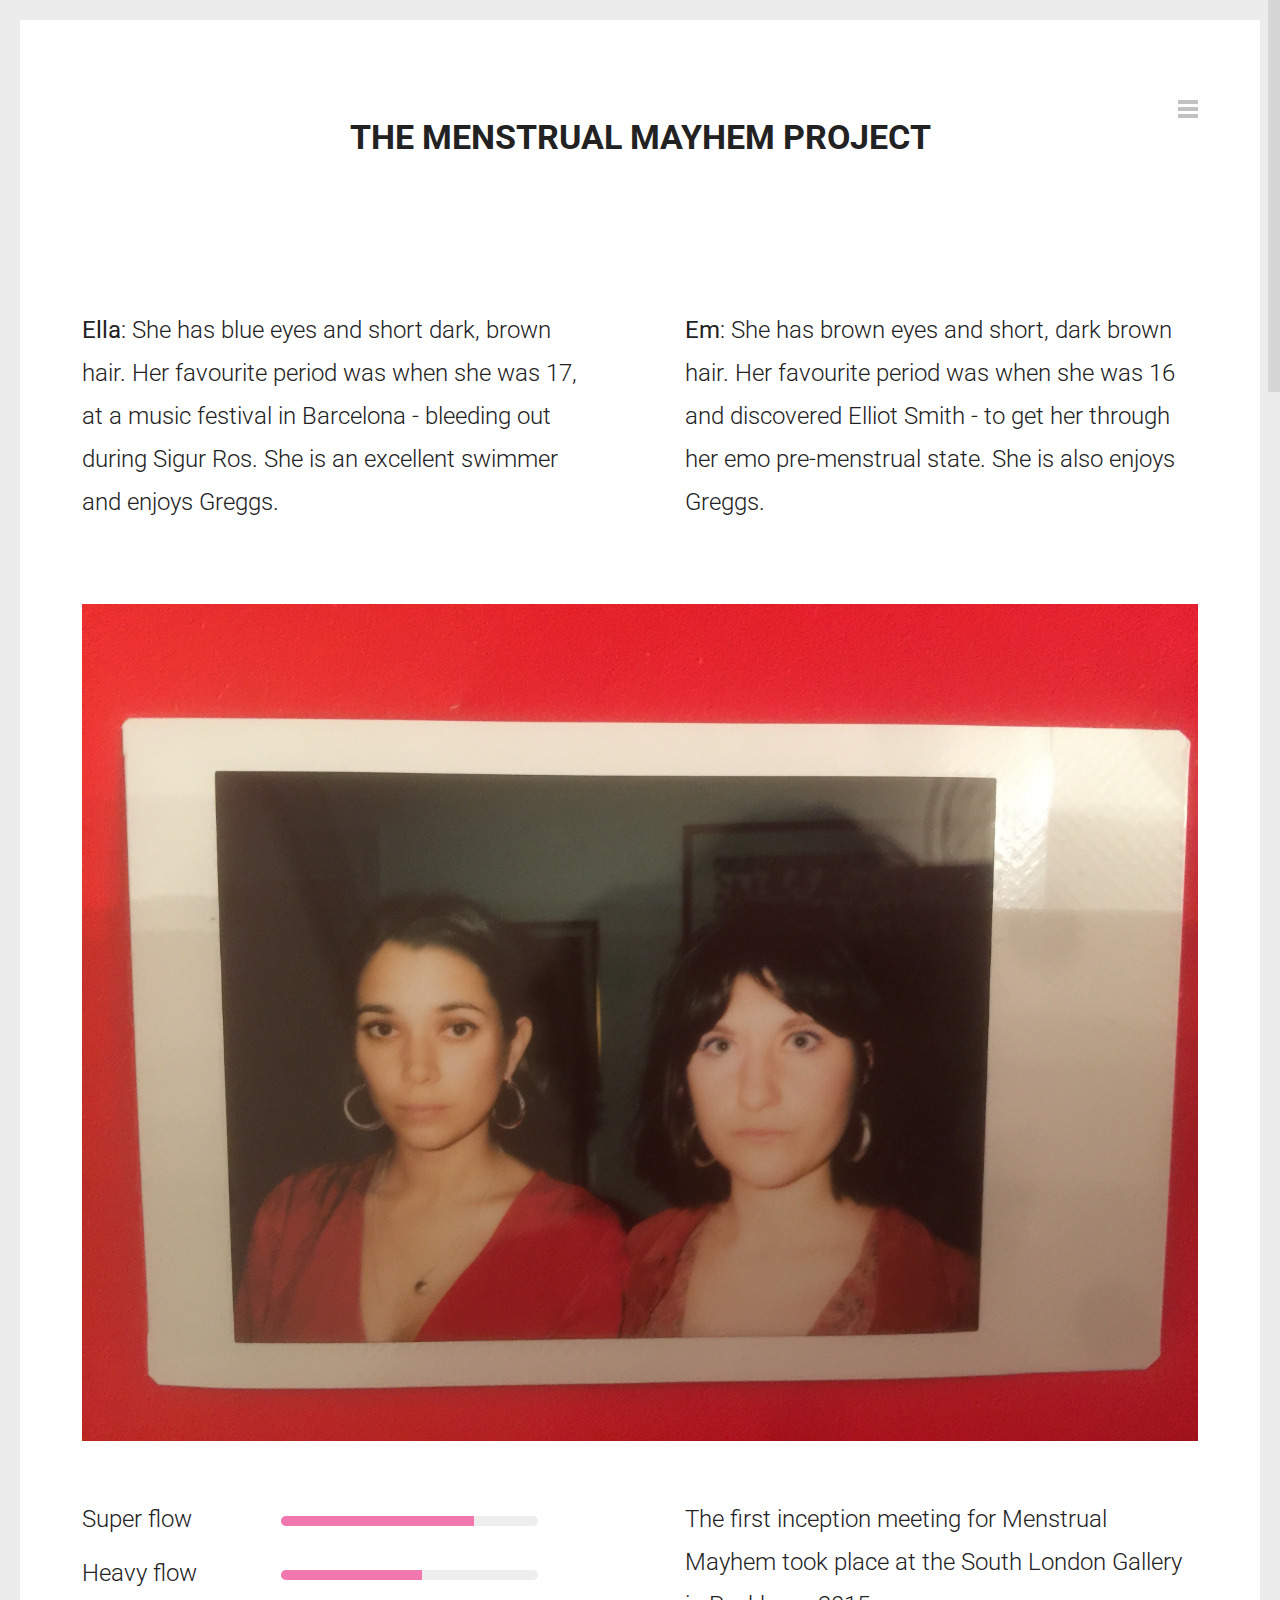
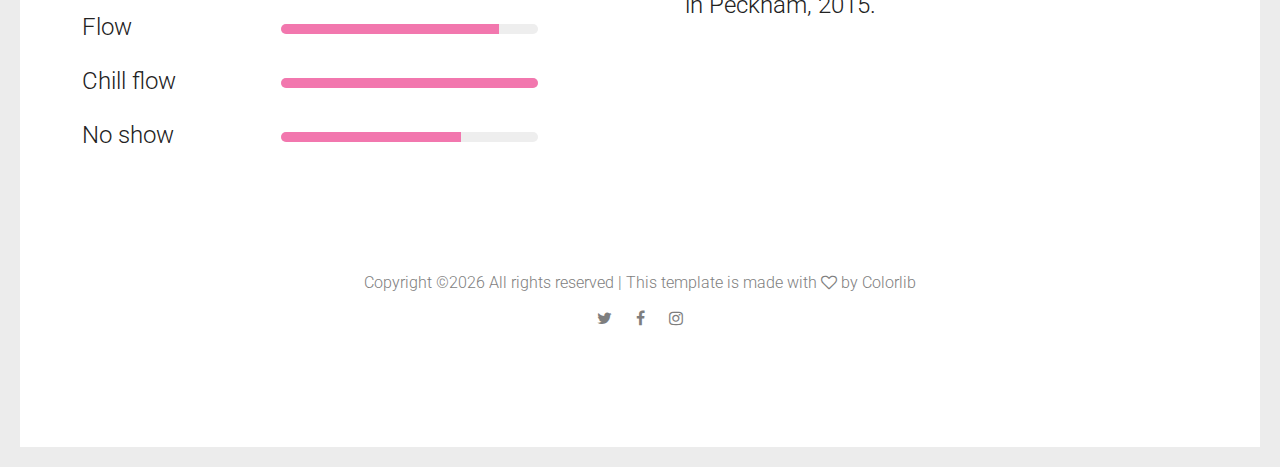
==== about.html @ 922fd715 "Copying code over" ====
<!DOCTYPE HTML>
<html lang="en-US">
    <head>
        <title>Reopen - Html Responsive Template</title>
        <meta http-equiv="Content-Type" content="text/html; charset=UTF-8">
        <meta name="description" content="Template by Dry Themes" />
        <meta name="keywords" content="HTML, CSS, JavaScript, PHP" />
        <meta name="author" content="DryThemes" />
        <meta name="viewport" content="width=device-width, initial-scale=1, maximum-scale=1">

        <link rel="shortcut icon" href="images/favicon.png" />
        <link href='http://fonts.googleapis.com/css?family=Roboto:300,400,400i,700,700i,900%7CMontserrat:400,700%7CPT+Serif' rel='stylesheet' type='text/css'>
        <link rel="stylesheet" type="text/css"  href='css/clear.css' />
        <link rel="stylesheet" type="text/css"  href='css/common.css' />
        <link rel="stylesheet" type="text/css"  href='css/font-awesome.min.css' />
        <link rel="stylesheet" type="text/css"  href='css/carouFredSel.css' />
        <link rel="stylesheet" type="text/css"  href='css/prettyPhoto.css' />
        <link rel="stylesheet" type="text/css"  href='css/sm-clean.css' />
        <link rel="stylesheet" type="text/css"  href='style.css' />

        <!--[if lt IE 9]>
                <script src="js/html5shiv.js"></script>
                <script src="js/respond.min.js"></script>
        <![endif]-->

    </head>
    <body class="page">

        <table class="doc-loader">
            <tbody>
                <tr>
                    <td>

                    </td>
                </tr>
            </tbody>
        </table>



        <div class="menu-wraper center-relative">
            <div class="menu-logo center-text">
                <a href="index.html">
                    < />
                </a>
            </div>
            <nav id="header-main-menu" class="big-menu">
                <ul class="main-menu sm sm-clean">
                    <li>
                        <a href="index.html">Home</a>
                    </li>
                    <li>
                        <a href="about.html">About</a>
                    </li>
                    <li>
                        <a href="story.html">Story</a>
                    </li>
                    <li>
                        <a href="contact.html">Contact</a>
                        <ul class="sub-menu">
                            <li>
                                <a href="contact-map.html">Contact + Map</a>
                            </li>
                        </ul>
                    </li>
                </ul>
            </nav>
            <div class="clear"></div>
        </div>

                <div class="body-wrapper">
                    <div class="header-holder center-relative relative">
                        <div class="header-logo center-text">
                            <a href="index.html">
                               <h2>THE MENSTRUAL MAYHEM PROJECT</h2>
                            </a>
                        </div>
                <div class="toggle-holder absolute">
                    <div id="toggle">
                        <div class="first-menu-line"></div>
                        <div class="second-menu-line"></div>
                        <div class="third-menu-line"></div>
                    </div>
                </div>
                <div class="clear"></div>
            </div>


            <div id="content" class="site-content">
                <div class="block content-1170 center-relative">
                    <h1 class="entry-title">
                    </h1>
                </div>

                <article>
                    <div class="content-1170 center-relative">
                        <div class="one_half">
                            <b>Ella</b>: She has blue eyes and short dark, brown hair. Her favourite period was when she was 17, at a music festival in Barcelona - bleeding out during Sigur Ros. She is an excellent swimmer and enjoys Greggs.
                        </div>
                        <div class="one_half last">
                            <b>Em</b>: She has brown eyes and short, dark brown hair. Her favourite period was when she was 16 and discovered Elliot Smith - to get her through her emo pre-menstrual state. She is also enjoys Greggs.
                        </div>
                        <div class="clear"></div>
                        <br>
                        <p>
                            <img src="demo-images/MMCLOSEUP.jpg" alt="" />
                        </p>
                        <p>&nbsp;</p>
                        <div class="one_half col-570">
                            <div class="progress_bar ">
                                <div class="progress_bar_title">Super flow</div>
                                <div class="progress_bar_field_holder">
                                    <div class="progress_bar_field_perecent" style="width:75%;"></div>
                                </div>
                            </div>
                            <div class="progress_bar ">
                                <div class="progress_bar_title">Heavy flow</div>
                                <div class="progress_bar_field_holder">
                                    <div class="progress_bar_field_perecent" style="width:55%;"></div>
                                </div>
                            </div>
                            <div class="progress_bar ">
                                <div class="progress_bar_title">Flow</div>
                                <div class="progress_bar_field_holder">
                                    <div class="progress_bar_field_perecent" style="width:85%;"></div>
                                </div>
                            </div>
                            <div class="progress_bar ">
                                <div class="progress_bar_title">Chill flow</div>
                                <div class="progress_bar_field_holder">
                                    <div class="progress_bar_field_perecent" style="width:100%;"></div>
                                </div>
                            </div>
                            <div class="progress_bar ">
                                <div class="progress_bar_title">No show</div>
                                <div class="progress_bar_field_holder">
                                    <div class="progress_bar_field_perecent" style="width:70%;"></div>
                                </div>
                            </div>
                        </div>
                        <div class="one_half last">
                            The first inception meeting for Menstrual Mayhem took place at the South London Gallery in Peckham, 2015.
                        </div>
                        <div class="clear"></div>
                    </div>
                </article>
            </div>


            <!--Footer-->

            <footer class="footer">
                <div class="content-970 center-relative">
                    <ul>
                        <li class="copyright-footer">
                            <!-- Link back to Colorlib can't be removed. Template is licensed under CC BY 3.0. -->
Copyright &copy;<script>document.write(new Date().getFullYear());</script> All rights reserved | This template is made with <i class="fa fa-heart-o" aria-hidden="true"></i> by <a href="https://colorlib.com" target="_blank">Colorlib</a>
<!-- Link back to Colorlib can't be removed. Template is licensed under CC BY 3.0. -->
                        </li>
                        <li class="social-footer">
                            <a href="#">
                                <span class="fa fa-twitter"></span>
                            </a>
                            <a href="#">
                                <span class="fa fa-facebook"></span>
                            </a>
                            <a href="https://www.instagram.com/menstrualmayhem/?hl=en">
                                <span class="fa fa-instagram"></span>
                            </a>
                        </li>
                    </ul>
                </div>
            </footer>

            <!-- End .body-border -->
        </div>


        <!--Load JavaScript-->
        <script src="js/jquery.js"></script>
        <script src='js/jquery.fitvids.js'></script>
        <script src='js/jquery.smartmenus.min.js'></script>
        <script src='js/isotope.pkgd.js'></script>
        <script src='js/imagesloaded.pkgd.js'></script>
        <script src='js/isotope.pkgd.js'></script>
        <script src='js/jquery.carouFredSel-6.0.0-packed.js'></script>
        <script src='js/jquery.mousewheel.min.js'></script>
        <script src='js/jquery.touchSwipe.min.js'></script>
        <script src='js/jquery.easing.1.3.js'></script>
        <script src='js/imagesloaded.pkgd.js'></script>
        <script src='js/jquery.prettyPhoto.js'></script>
        <script src='js/jquery.nicescroll.min.js'></script>
        <script src='js/main.js'></script>
    </body>
</html>
---- css/clear.css ----
html, body, div, span, object, iframe,
h1, h2, h3, h4, h5, h6, p, blockquote, pre,
abbr, address, cite, code,
del, dfn, em, img, ins, kbd, q, samp,
small, strong, sub, sup, var,
b, i, ol, ul, li,
fieldset, form, label, legend,
table, caption, tbody, tfoot, thead, tr, th, td,
article, aside, canvas, details, figcaption, figure, 
footer, header, hgroup, menu, nav, section, summary,
time, mark, audio, video {
    margin:0;
    padding:0;
    border:0;
    outline: none;
    font-size:100%;
    vertical-align:baseline;
    background:transparent;
}

body {
    line-height:1;
}

article,aside,details,figcaption,figure,
footer,header,hgroup,menu,nav,section { 
    display:block;
}

nav ul,ul,ol {
    list-style:none;
}

blockquote, q {
    quotes:none;
}

blockquote:before, blockquote:after,
q:before, q:after {
    content:'';
    content:none;
}

a {
    margin:0;
    padding:0;
    font-size:100%;
	outline: none;
    vertical-align:baseline;
    background:transparent;
}

ins {
    background-color:#ff9;
    color:#000;
    text-decoration:none;
}

mark {
    background-color:#ff9;
    color:#000; 
    font-style:italic;
    font-weight:bold;
}

del {
    text-decoration: line-through;
}

abbr[title], dfn[title] {
    border-bottom:1px dotted;
    cursor:help;
}

table {
    border-collapse:collapse;
    border-spacing:0;
}

hr {
    display:block;
    height:1px;
    border:0;   
    border-top:1px solid #cccccc;
    margin:1em 0;
    padding:0;
}

input, select {
    vertical-align:middle;
}

input:focus, textarea:focus
{
    outline: none;
}
---- css/common.css ----
.block
{
    display: block;
}
.hidden
{
    display: none;
}
.clear
{
    clear: both;
}
.left
{
    float: left;
}
.right
{
    float: right;
}
.line-height
{
    line-height: 0;
}
.clear-right
{
    clear: right;
}
.clear-left
{
    clear: left;
}
.center-relative
{
    margin-left: auto;
    margin-right: auto;
}
.center-absolute
{
    left: 50%;
}
.center-text
{
    text-align: center !important;
}
.text-left
{
    text-align: left;
}
.text-right
{
    text-align: right;
}
.absolute
{
    position: absolute;
}
.fixed
{
    position: fixed;
}
.relative
{
    position: relative;
}
.margin-0, .margin-0 img
{
    margin: 0 !important;
    line-height: 0;
}
.top-0
{
    margin-top: 0 !important;
}
.top-5
{
    margin-top: 5px !important;	
}
.top-10
{
    margin-top: 10px;	
}
.top-15
{
    margin-top: 15px;	
}
.top-20
{
    margin-top: 20px;
}
.top-25
{
    margin-top: 25px;	
}
.top-30
{
    margin-top: 30px;	
}
.top-50
{
    margin-top: 50px;	
}
.top-60
{
    margin-top: 60px;	
}
.top-70
{
    margin-top: 70px;	
}
.top-75
{
    margin-top: 75px;	
}
.top-80
{
    margin-top: 80px;
}
.top-100
{
    margin-top: 100px;	
}
.top-105
{
    margin-top: 105px;	
}
.top-120
{
    margin-top: 120px;
}
.top-150
{
    margin-top: 150px;	
}
.top-200
{
    margin-top: 200px;	
}
.top-negative-30
{
    margin-top: -30px;
}
.left-35
{
    margin-left:35px;
}
.right-35
{
    margin-right:35px;
}
.bottom-0
{
    margin-bottom: 0 !important;
}
.bottom-10
{
    margin-bottom: 10px !important;
}
.bottom-20
{
    margin-bottom: 20px !important;
}
.bottom-25
{
    margin-bottom: 25px !important;
}
.bottom-30
{
    margin-bottom: 30px !important;
}
.bottom-50
{
    margin-bottom: 50px !important;
}
.bottom-100
{
    margin-bottom: 100px !important;
}
.bottom-150
{
    margin-bottom: 150px !important;
}
.bottom-200
{
    margin-bottom: 200px !important;
}
.width-25
{
    width: 25%;
}
.width-50
{
    width: 50%;
}
.width-75
{
    width: 75%;
}
.width-85
{
    width: 85%;
}
.width-100
{
    width: 100%;
}
.sticky
{
    font-size: 100%;
}
blockquote
{
    margin-top: 90px;
    margin-bottom: 50px;
    font-size: 24px;
    line-height: 44px;
    color: #b5b5b5;
    font-weight: 400;
    position: relative;
    z-index: 2;
}
blockquote:before 
{
    content: "\201C";
    font-size: 250px;
    line-height: 0;
    font-family: Arial, sans-serif;
    color: #f4f4f4;
    position: absolute;
    top: 27px;
    left: -85px;
    z-index: 1;
    font-weight: 900;
}
blockquote.inline-blockquote
{
    width: 480px;
    float: left;
    margin-left: -80px;
    margin-right: 100px; 
    margin-top: 70px;
}
blockquote p
{
    position: relative;
    z-index: 2;
}
.wrap-blockquote
{
    display: inline;
}
address
{
    font-size: 32px;
    line-height: 50px;
    font-style: normal;
}
iframe
{
    width: 100%;
}
a.button
{
    display: inline-block;
    color: #f277ae;
    border: 1px solid #f277ae;
    text-align: center;
    padding-bottom: 15px;
    padding-top: 12px;
    padding-left: 50px;
    padding-right: 50px;
    cursor: pointer;
    margin-bottom: 25px;
    vertical-align: middle;
    text-decoration: none;
    border-radius: 50px;
    font-size: 22px;
    transition: all .2s linear;
}
a.button:active
{
    position: relative;
    top: 1px;	
}
a.button:hover
{
    color: white;
    background-color: #f277ae;
}
h1,h2,h3,h4,h5,h6
{
    padding: 20px 0;
}
h1
{
    font-size: 38px;
    line-height: 38px;    
}
h2
{
    font-size: 34px;    
    line-height: 34px;    
}
h3
{
    font-size: 32px;  
    line-height: 32px;    
}
h4
{
    font-size: 30px;    
}
h5
{
    font-size: 28px;   
}
h6
{
    font-size: 26px;    
}
em
{
    font-style: italic;
}
ol
{
    list-style-type: decimal;
}
pre
{
    word-wrap: break-word;
}
.single-content table, .single-content th, .single-content td, .page-content table, .page-content th, .page-content td
{
    border:1px solid black;
    padding: 10px;
    vertical-align: middle;
}
sup
{
    vertical-align: super;
    font-size: smaller;
}
sub
{
    vertical-align: sub;
    font-size: smaller;
}
.single-content ol
{
    display: block;
    list-style-type: decimal;
    margin: 0 0 14px 17px;
}
.single-content ul
{
    display: block;
    list-style-type: disc;
    margin: 0 0 14px 17px;
}

/* COLUMNS */

.one,  .one_half,  .one_third,  .two_third,  .three_fourth, 
.one_fourth{
    margin-right: 170px;
    float: left;
    position: relative;
    margin-bottom: 30px;
}
.last{
    margin-right: 0 !important;
    clear: right;
}
.one{
    float: none;
    display: block;
    clear: both;
    margin-right: 0;
}
.one_half{
    width: 500px;
}
.one_third{
    width: 276px;
}
.two_third{
    width: 723px;
}
.one_fourth{
    width: 165px;
}
.three_fourth{
    width: 835px;
}
.col-570
{
    width: 570px;
    margin-right: 100px;
}
.last.col-570
{
    margin-left: -70px;
}

.one img,  .one_half img,  .one_third img,  .two_third img, 
.three_fourth img,  .one_fourth img{
    max-width: 100%;
    height: auto;
    max-height: 100%;
    width: auto;	
}

.one_half.margin-0{
    width: 50%;
}
.one_third.margin-0{
    width: 33.333333333%;
}
.two_third.margin-0{
    width: 66.666666666%;
}
.one_fourth.margin-0{
    width: 25%;
}
.three_fourth.margin-0{
    width: 75%;
}

/* MENU */

/* Mobile first layout SmartMenus Core CSS (it's not recommended editing these rules)
   You need this once per page no matter how many menu trees or different themes you use.
-------------------------------------------------------------------------------------------*/

.sm,.sm ul,.sm li{display:block;list-style:none;margin:0;padding:0;line-height:normal;direction:ltr;-webkit-tap-highlight-color:rgba(0,0,0,0);}
.sm-rtl,.sm-rtl ul,.sm-rtl li{direction:rtl;text-align:right;}
.sm>li>h1,.sm>li>h2,.sm>li>h3,.sm>li>h4,.sm>li>h5,.sm>li>h6{margin:0;padding:0;}
.sm ul{display:none;}
.sm li,.sm a{position:relative;}
.sm a{display:block;}
.sm a.disabled{cursor:not-allowed;}
.sm:after{content:"\00a0";display:block;height:0;font:0px/0 serif;clear:both;visibility:hidden;overflow:hidden;}
.sm,.sm *,.sm *:before,.sm *:after{-moz-box-sizing:border-box;-webkit-box-sizing:border-box;box-sizing:border-box;}




/* WP DEFAULT CLASSES */

.alignnone {
    margin: 5px 20px 20px 0;
}

.aligncenter,
div.aligncenter {
    display: block;
    margin: 5px auto 5px auto;
}

.alignright {
    float:right;
    margin: 5px 0 20px 20px;
}

.alignleft {
    float: left;
    margin: 5px 20px 20px 0;
}

.aligncenter {
    display: block;
    margin: 5px auto 5px auto;
}

a img.alignright {
    float: right;
    margin: 5px 0 20px 20px;
}

a img.alignnone {
    margin: 20px 0px;
}

a img.alignleft {
    float: left;
    margin: 5px 20px 20px 0;
}

a img.aligncenter {
    display: block;
    margin-left: auto;
    margin-right: auto
}

.wp-caption {
    max-width: 100%;
}

.wp-caption.alignnone {
    margin: 20px 0px;
}

.wp-caption.alignleft {
    margin: 5px 20px 20px 0;
    text-align: left;
}

.wp-caption.alignright {
    margin: 5px 0 20px 20px;
    text-align: right;
}

.wp-caption img {
    width: auto;
    height: auto;
    max-width: 100%;
    max-height: 100%;
}

.wp-caption p.wp-caption-text {
    font-size: 11px;
    line-height: 17px;
    margin: 0;
    padding: 0 4px 5px;
    text-align: right;
}
.gallery-caption
{
    font-size: 100%;
}
.bypostauthor
{
    font-size: 100%;
}
/* Text meant only for screen readers. */
.screen-reader-text {
    clip: rect(1px, 1px, 1px, 1px);
    position: absolute !important;
    height: 1px;
    width: 1px;
    overflow: hidden;
}

.screen-reader-text:focus {
    background-color: #f1f1f1;
    border-radius: 3px;
    box-shadow: 0 0 2px 2px rgba(0, 0, 0, 0.6);
    clip: auto !important;
    color: #21759b;
    display: block;
    font-size: 14px;
    font-size: 0.875rem;
    font-weight: bold;
    height: auto;
    left: 5px;
    line-height: normal;
    padding: 15px 23px 14px;
    text-decoration: none;
    top: 5px;
    width: auto;
    z-index: 100000; /* Above WP toolbar. */
}
---- css/carouFredSel.css ----
.list_carousel.responsive {	
    margin-left: 0;
    width: 91%;
}
.list_carousel ul {
    margin: 0;
    padding: 0;
    list-style: none;
    display: block;
}
.list_carousel li {
    text-align: center;		
    padding: 0;
    display: block;
    float: left;
    position: relative;
}	
.list_carousel li img{
    width: 100% !important;
    height: auto !important;
    max-width: none !important;
    max-height: none !important;
}
a.image_slider_prev{background-image: url(../images/navigation_arrows_left.png); width: 105px; height: 90px; z-index: 2;}
a.image_slider_prev:hover{background-position: 0 -90px;}
a.image_slider_next{background-image: url(../images/navigation_arrows_right.png); width: 105px; height: 90px; z-index: 2;}
a.image_slider_next:hover{background-position: 0 -90px;}
.carousel_pagination {margin-top: 50px; margin-bottom: 50px; margin-left: 160px;}
.carousel_pagination a {margin: 0 0 0 5px; float: left; transition: background-color .2s linear}
.carousel_pagination a:first-child {margin: 0;}
.carousel_pagination a {width: 18px; height: 18px; border-radius: 90%; display: block; cursor: pointer; text-indent: -9999px;}
.caroufredsel_wrapper{z-index: 1 !important; margin-top: 0 !important; margin-left: 0 !important;}
---- css/prettyPhoto.css ----
/* ------------------------------------------------------------------------
        This you can edit.
------------------------------------------------------------------------- */

/* ----------------------------------
        Default Theme
----------------------------------- */

div.pp_default .pp_top,
div.pp_default .pp_top .pp_middle,
div.pp_default .pp_top .pp_left,
div.pp_default .pp_top .pp_right,
div.pp_default .pp_bottom,
div.pp_default .pp_bottom .pp_left,
div.pp_default .pp_bottom .pp_middle,
div.pp_default .pp_bottom .pp_right { height: 13px; }

div.pp_default .pp_content .ppt { color: #f8f8f8; }
div.pp_default .pp_content_container .pp_left { padding-left: 13px; }
div.pp_default .pp_content_container .pp_right { padding-right: 13px; }
/*div.pp_default .pp_content { background-color: #fff; }*/
div.pp_default .pp_next:hover { background: url(../images/prettyPhoto/default/sprite_next.png) center right  no-repeat; cursor: pointer; } /* Next button */
div.pp_default .pp_previous:hover { background: url(../images/prettyPhoto/default/sprite_prev.png) center left no-repeat; cursor: pointer; } /* Previous button */
div.pp_default .pp_expand { background: url(../images/prettyPhoto/default/sprite.png) 0 -29px no-repeat; cursor: pointer; width: 28px; height: 28px; display: none !important; } /* Expand button */
div.pp_default .pp_expand:hover { background: url(../images/prettyPhoto/default/sprite.png) 0 -56px no-repeat; cursor: pointer; } /* Expand button hover */
div.pp_default .pp_contract { background: url(../images/prettyPhoto/default/sprite.png) 0 -84px no-repeat; cursor: pointer; width: 28px; height: 28px; } /* Contract button */
div.pp_default .pp_contract:hover { background: url(../images/prettyPhoto/default/sprite.png) 0 -113px no-repeat; cursor: pointer; } /* Contract button hover */
div.pp_default .pp_close { width: 30px; height: 30px; cursor: pointer; } /* Close button */
div.pp_default #pp_full_res .pp_inline { color: #000; background-color: white; padding: 30px; } 
.pp_inline img {max-width: 100%; max-height: 100%; width: auto; height: auto;}
div.pp_default .pp_gallery ul li a { background: url(../images/prettyPhoto/default/default_thumb.png) center center #f8f8f8; border:1px solid #aaa; }
div.pp_default .pp_gallery ul li a:hover,
div.pp_default .pp_gallery ul li.selected a { border-color: #fff; }
div.pp_default .pp_social { margin-top: 7px;}

div.pp_default .pp_gallery a.pp_arrow_previous,
div.pp_default .pp_gallery a.pp_arrow_next { position: static; left: auto; }
div.pp_default .pp_nav .pp_play,
div.pp_default .pp_nav .pp_pause { background: url(../images/prettyPhoto/default/sprite.png) -51px 1px no-repeat; height:30px; width:30px; }
div.pp_default .pp_nav .pp_pause { background-position: -51px -29px; }
div.pp_default .pp_details { position: relative; }
div.pp_default a.pp_arrow_previous,
div.pp_default a.pp_arrow_next { height: 26px;  margin: -4px 0 0 0; width: 20px; }
div.pp_default a.pp_arrow_next { left: 52px;} /* The next arrow in the bottom nav */
div.pp_default .pp_content_container .pp_details { margin-top: 5px; }
div.pp_default .pp_nav { clear: none; height: 30px; width: 110px; position: relative; }
div.pp_default .pp_nav .currentTextHolder{ font-family: Georgia; font-style: italic; color:#999; font-size: 11px; left: 75px; line-height: 25px; margin: 0; padding: 0 0 0 10px; position: absolute; top: 2px; }

div.pp_default .pp_close:hover, div.pp_default .pp_nav .pp_play:hover, div.pp_default .pp_nav .pp_pause:hover, div.pp_default .pp_arrow_next:hover, div.pp_default .pp_arrow_previous:hover { opacity:0.7; }

div.pp_default .pp_description{ font-size: 11px; font-weight: bold; line-height: 14px; margin: 5px 50px 5px 0; }


div.pp_default .pp_loaderIcon { background: url(../images/prettyPhoto/default/loader.gif) center center no-repeat; background-color: white;} /* Loader icon */


/* ----------------------------------
        Light Rounded Theme
----------------------------------- */


div.light_rounded .pp_top .pp_left { background: url(../images/prettyPhoto/light_rounded/sprite.png) -88px -53px no-repeat; } /* Top left corner */
div.light_rounded .pp_top .pp_middle { background: #fff; } /* Top pattern/color */
div.light_rounded .pp_top .pp_right { background: url(../images/prettyPhoto/light_rounded/sprite.png) -110px -53px no-repeat; } /* Top right corner */

div.light_rounded .pp_content .ppt { color: #000; }
div.light_rounded .pp_content_container .pp_left,
div.light_rounded .pp_content_container .pp_right { background: #fff; }
div.light_rounded .pp_content { background-color: #fff; } /* Content background */
div.light_rounded .pp_next:hover { background: url(../images/prettyPhoto/light_rounded/btnNext.png) center right  no-repeat; cursor: pointer; } /* Next button */
div.light_rounded .pp_previous:hover { background: url(../images/prettyPhoto/light_rounded/btnPrevious.png) center left no-repeat; cursor: pointer; } /* Previous button */
div.light_rounded .pp_expand { background: url(../images/prettyPhoto/light_rounded/sprite.png) -31px -26px no-repeat; cursor: pointer; } /* Expand button */
div.light_rounded .pp_expand:hover { background: url(../images/prettyPhoto/light_rounded/sprite.png) -31px -47px no-repeat; cursor: pointer; } /* Expand button hover */
div.light_rounded .pp_contract { background: url(../images/prettyPhoto/light_rounded/sprite.png) 0 -26px no-repeat; cursor: pointer; } /* Contract button */
div.light_rounded .pp_contract:hover { background: url(../images/prettyPhoto/light_rounded/sprite.png) 0 -47px no-repeat; cursor: pointer; } /* Contract button hover */
div.light_rounded .pp_close { width: 75px; height: 22px; background: url(../images/prettyPhoto/light_rounded/sprite.png) -1px -1px no-repeat; cursor: pointer; } /* Close button */
div.light_rounded .pp_details { position: relative; }
div.light_rounded .pp_description { margin-right: 85px; }
div.light_rounded #pp_full_res .pp_inline { color: #000; } 
div.light_rounded .pp_gallery a.pp_arrow_previous,
div.light_rounded .pp_gallery a.pp_arrow_next { margin-top: 12px !important; }
div.light_rounded .pp_nav .pp_play { background: url(../images/prettyPhoto/light_rounded/sprite.png) -1px -100px no-repeat; height: 15px; width: 14px; }
div.light_rounded .pp_nav .pp_pause { background: url(../images/prettyPhoto/light_rounded/sprite.png) -24px -100px no-repeat; height: 15px; width: 14px; }

div.light_rounded .pp_arrow_previous { background: url(../images/prettyPhoto/light_rounded/sprite.png) 0 -71px no-repeat; } /* The previous arrow in the bottom nav */
div.light_rounded .pp_arrow_previous.disabled { background-position: 0 -87px; cursor: default; }
div.light_rounded .pp_arrow_next { background: url(../images/prettyPhoto/light_rounded/sprite.png) -22px -71px no-repeat; } /* The next arrow in the bottom nav */
div.light_rounded .pp_arrow_next.disabled { background-position: -22px -87px; cursor: default; }

div.light_rounded .pp_bottom .pp_left { background: url(../images/prettyPhoto/light_rounded/sprite.png) -88px -80px no-repeat; } /* Bottom left corner */
div.light_rounded .pp_bottom .pp_middle { background: #fff; } /* Bottom pattern/color */
div.light_rounded .pp_bottom .pp_right { background: url(../images/prettyPhoto/light_rounded/sprite.png) -110px -80px no-repeat; } /* Bottom right corner */

div.light_rounded .pp_loaderIcon { background: url(../images/prettyPhoto/light_rounded/loader.gif) center center no-repeat; } /* Loader icon */

/* ----------------------------------
        Dark Rounded Theme
----------------------------------- */

div.dark_rounded .pp_top .pp_left { background: url(../images/prettyPhoto/dark_rounded/sprite.png) -88px -53px no-repeat; } /* Top left corner */
div.dark_rounded .pp_top .pp_middle { background: url(../images/prettyPhoto/dark_rounded/contentPattern.png) top left repeat; } /* Top pattern/color */
div.dark_rounded .pp_top .pp_right { background: url(../images/prettyPhoto/dark_rounded/sprite.png) -110px -53px no-repeat; } /* Top right corner */

div.dark_rounded .pp_content_container .pp_left { background: url(../images/prettyPhoto/dark_rounded/contentPattern.png) top left repeat-y; } /* Left Content background */
div.dark_rounded .pp_content_container .pp_right { background: url(../images/prettyPhoto/dark_rounded/contentPattern.png) top right repeat-y; } /* Right Content background */
div.dark_rounded .pp_content { background: url(../images/prettyPhoto/dark_rounded/contentPattern.png) top left repeat; } /* Content background */
div.dark_rounded .pp_next:hover { background: url(../images/prettyPhoto/dark_rounded/btnNext.png) center right  no-repeat; cursor: pointer; } /* Next button */
div.dark_rounded .pp_previous:hover { background: url(../images/prettyPhoto/dark_rounded/btnPrevious.png) center left no-repeat; cursor: pointer; } /* Previous button */
div.dark_rounded .pp_expand { background: url(../images/prettyPhoto/dark_rounded/sprite.png) -31px -26px no-repeat; cursor: pointer; } /* Expand button */
div.dark_rounded .pp_expand:hover { background: url(../images/prettyPhoto/dark_rounded/sprite.png) -31px -47px no-repeat; cursor: pointer; } /* Expand button hover */
div.dark_rounded .pp_contract { background: url(../images/prettyPhoto/dark_rounded/sprite.png) 0 -26px no-repeat; cursor: pointer; } /* Contract button */
div.dark_rounded .pp_contract:hover { background: url(../images/prettyPhoto/dark_rounded/sprite.png) 0 -47px no-repeat; cursor: pointer; } /* Contract button hover */
div.dark_rounded .pp_close { width: 75px; height: 22px; background: url(../images/prettyPhoto/dark_rounded/sprite.png) -1px -1px no-repeat; cursor: pointer; } /* Close button */
div.dark_rounded .pp_details { position: relative; }
div.dark_rounded .pp_description { margin-right: 85px; }
div.dark_rounded .currentTextHolder { color: #c4c4c4; }
div.dark_rounded .pp_description { color: #fff; }
div.dark_rounded #pp_full_res .pp_inline { color: #fff; }
div.dark_rounded .pp_gallery a.pp_arrow_previous,
div.dark_rounded .pp_gallery a.pp_arrow_next { margin-top: 12px !important; }
div.dark_rounded .pp_nav .pp_play { background: url(../images/prettyPhoto/dark_rounded/sprite.png) -1px -100px no-repeat; height: 15px; width: 14px; }
div.dark_rounded .pp_nav .pp_pause { background: url(../images/prettyPhoto/dark_rounded/sprite.png) -24px -100px no-repeat; height: 15px; width: 14px; }

div.dark_rounded .pp_arrow_previous { background: url(../images/prettyPhoto/dark_rounded/sprite.png) 0 -71px no-repeat; } /* The previous arrow in the bottom nav */
div.dark_rounded .pp_arrow_previous.disabled { background-position: 0 -87px; cursor: default; }
div.dark_rounded .pp_arrow_next { background: url(../images/prettyPhoto/dark_rounded/sprite.png) -22px -71px no-repeat; } /* The next arrow in the bottom nav */
div.dark_rounded .pp_arrow_next.disabled { background-position: -22px -87px; cursor: default; }

div.dark_rounded .pp_bottom .pp_left { background: url(../images/prettyPhoto/dark_rounded/sprite.png) -88px -80px no-repeat; } /* Bottom left corner */
div.dark_rounded .pp_bottom .pp_middle { background: url(../images/prettyPhoto/dark_rounded/contentPattern.png) top left repeat; } /* Bottom pattern/color */
div.dark_rounded .pp_bottom .pp_right { background: url(../images/prettyPhoto/dark_rounded/sprite.png) -110px -80px no-repeat; } /* Bottom right corner */

div.dark_rounded .pp_loaderIcon { background: url(../images/prettyPhoto/dark_rounded/loader.gif) center center no-repeat; } /* Loader icon */


/* ----------------------------------
        Dark Square Theme
----------------------------------- */

div.dark_square .pp_left ,
div.dark_square .pp_middle,
div.dark_square .pp_right,
div.dark_square .pp_content { background: #000; }

div.dark_square .currentTextHolder { color: #c4c4c4; }
div.dark_square .pp_description { color: #fff; }
div.dark_square .pp_loaderIcon { background: url(../images/prettyPhoto/dark_square/loader.gif) center center no-repeat; } /* Loader icon */

div.dark_square .pp_expand { background: url(../images/prettyPhoto/dark_square/sprite.png) -31px -26px no-repeat; cursor: pointer; } /* Expand button */
div.dark_square .pp_expand:hover { background: url(../images/prettyPhoto/dark_square/sprite.png) -31px -47px no-repeat; cursor: pointer; } /* Expand button hover */
div.dark_square .pp_contract { background: url(../images/prettyPhoto/dark_square/sprite.png) 0 -26px no-repeat; cursor: pointer; } /* Contract button */
div.dark_square .pp_contract:hover { background: url(../images/prettyPhoto/dark_square/sprite.png) 0 -47px no-repeat; cursor: pointer; } /* Contract button hover */
div.dark_square .pp_close { width: 75px; height: 22px; background: url(../images/prettyPhoto/dark_square/sprite.png) -1px -1px no-repeat; cursor: pointer; } /* Close button */
div.dark_square .pp_details { position: relative; }
div.dark_square .pp_description { margin: 0 85px 0 0; }
div.dark_square #pp_full_res .pp_inline { color: #fff; }
div.dark_square .pp_gallery a.pp_arrow_previous,
div.dark_square .pp_gallery a.pp_arrow_next { margin-top: 12px !important; }
div.dark_square .pp_nav { clear: none; }
div.dark_square .pp_nav .pp_play { background: url(../images/prettyPhoto/dark_square/sprite.png) -1px -100px no-repeat; height: 15px; width: 14px; }
div.dark_square .pp_nav .pp_pause { background: url(../images/prettyPhoto/dark_square/sprite.png) -24px -100px no-repeat; height: 15px; width: 14px; }

div.dark_square .pp_arrow_previous { background: url(../images/prettyPhoto/dark_square/sprite.png) 0 -71px no-repeat; } /* The previous arrow in the bottom nav */
div.dark_square .pp_arrow_previous.disabled { background-position: 0 -87px; cursor: default; }
div.dark_square .pp_arrow_next { background: url(../images/prettyPhoto/dark_square/sprite.png) -22px -71px no-repeat; } /* The next arrow in the bottom nav */
div.dark_square .pp_arrow_next.disabled { background-position: -22px -87px; cursor: default; }

div.dark_square .pp_next:hover { background: url(../images/prettyPhoto/dark_square/btnNext.png) center right  no-repeat; cursor: pointer; } /* Next button */
div.dark_square .pp_previous:hover { background: url(../images/prettyPhoto/dark_square/btnPrevious.png) center left no-repeat; cursor: pointer; } /* Previous button */


/* ----------------------------------
        Light Square Theme
----------------------------------- */

div.light_square .pp_left ,
div.light_square .pp_middle,
div.light_square .pp_right,
div.light_square .pp_content { background: #fff; }

div.light_square .pp_content .ppt { color: #000; }
div.light_square .pp_expand { background: url(../images/prettyPhoto/light_square/sprite.png) -31px -26px no-repeat; cursor: pointer; } /* Expand button */
div.light_square .pp_expand:hover { background: url(../images/prettyPhoto/light_square/sprite.png) -31px -47px no-repeat; cursor: pointer; } /* Expand button hover */
div.light_square .pp_contract { background: url(../images/prettyPhoto/light_square/sprite.png) 0 -26px no-repeat; cursor: pointer; } /* Contract button */
div.light_square .pp_contract:hover { background: url(../images/prettyPhoto/light_square/sprite.png) 0 -47px no-repeat; cursor: pointer; } /* Contract button hover */
div.light_square .pp_close { width: 75px; height: 22px; background: url(../images/prettyPhoto/light_square/sprite.png) -1px -1px no-repeat; cursor: pointer; } /* Close button */
div.light_square .pp_details { position: relative; }
div.light_square .pp_description { margin-right: 85px; }
div.light_square #pp_full_res .pp_inline { color: #000; }
div.light_square .pp_gallery a.pp_arrow_previous,
div.light_square .pp_gallery a.pp_arrow_next { margin-top: 12px !important; }
div.light_square .pp_nav .pp_play { background: url(../images/prettyPhoto/light_square/sprite.png) -1px -100px no-repeat; height: 15px; width: 14px; }
div.light_square .pp_nav .pp_pause { background: url(../images/prettyPhoto/light_square/sprite.png) -24px -100px no-repeat; height: 15px; width: 14px; }

div.light_square .pp_arrow_previous { background: url(../images/prettyPhoto/light_square/sprite.png) 0 -71px no-repeat; } /* The previous arrow in the bottom nav */
div.light_square .pp_arrow_previous.disabled { background-position: 0 -87px; cursor: default; }
div.light_square .pp_arrow_next { background: url(../images/prettyPhoto/light_square/sprite.png) -22px -71px no-repeat; } /* The next arrow in the bottom nav */
div.light_square .pp_arrow_next.disabled { background-position: -22px -87px; cursor: default; }

div.light_square .pp_next:hover { background: url(../images/prettyPhoto/light_square/btnNext.png) center right  no-repeat; cursor: pointer; } /* Next button */
div.light_square .pp_previous:hover { background: url(../images/prettyPhoto/light_square/btnPrevious.png) center left no-repeat; cursor: pointer; } /* Previous button */

div.light_square .pp_loaderIcon { background: url(../images/prettyPhoto/light_rounded/loader.gif) center center no-repeat; } /* Loader icon */


/* ----------------------------------
        Facebook style Theme
----------------------------------- */

div.facebook .pp_top .pp_left { background: url(../images/prettyPhoto/facebook/sprite.png) -88px -53px no-repeat; } /* Top left corner */
div.facebook .pp_top .pp_middle { background: url(../images/prettyPhoto/facebook/contentPatternTop.png) top left repeat-x; } /* Top pattern/color */
div.facebook .pp_top .pp_right { background: url(../images/prettyPhoto/facebook/sprite.png) -110px -53px no-repeat; } /* Top right corner */

div.facebook .pp_content .ppt { color: #000; }
div.facebook .pp_content_container .pp_left { background: url(../images/prettyPhoto/facebook/contentPatternLeft.png) top left repeat-y; } /* Content background */
div.facebook .pp_content_container .pp_right { background: url(../images/prettyPhoto/facebook/contentPatternRight.png) top right repeat-y; } /* Content background */
div.facebook .pp_content { background: #fff; } /* Content background */
div.facebook .pp_expand { background: url(../images/prettyPhoto/facebook/sprite.png) -31px -26px no-repeat; cursor: pointer; } /* Expand button */
div.facebook .pp_expand:hover { background: url(../images/prettyPhoto/facebook/sprite.png) -31px -47px no-repeat; cursor: pointer; } /* Expand button hover */
div.facebook .pp_contract { background: url(../images/prettyPhoto/facebook/sprite.png) 0 -26px no-repeat; cursor: pointer; } /* Contract button */
div.facebook .pp_contract:hover { background: url(../images/prettyPhoto/facebook/sprite.png) 0 -47px no-repeat; cursor: pointer; } /* Contract button hover */
div.facebook .pp_close { width: 22px; height: 22px; background: url(../images/prettyPhoto/facebook/sprite.png) -1px -1px no-repeat; cursor: pointer; } /* Close button */
div.facebook .pp_details { position: relative; }
div.facebook .pp_description { margin: 0 37px 0 0; }
div.facebook #pp_full_res .pp_inline { color: #000; } 
div.facebook .pp_loaderIcon { background: url(../images/prettyPhoto/facebook/loader.gif) center center no-repeat; } /* Loader icon */

div.facebook .pp_arrow_previous { background: url(../images/prettyPhoto/facebook/sprite.png) 0 -71px no-repeat; height: 22px; margin-top: 0; width: 22px; } /* The previous arrow in the bottom nav */
div.facebook .pp_arrow_previous.disabled { background-position: 0 -96px; cursor: default; }
div.facebook .pp_arrow_next { background: url(../images/prettyPhoto/facebook/sprite.png) -32px -71px no-repeat; height: 22px; margin-top: 0; width: 22px; } /* The next arrow in the bottom nav */
div.facebook .pp_arrow_next.disabled { background-position: -32px -96px; cursor: default; }
div.facebook .pp_nav { margin-top: 0; }
div.facebook .pp_nav p { font-size: 15px; padding: 0 3px 0 4px; }
div.facebook .pp_nav .pp_play { background: url(../images/prettyPhoto/facebook/sprite.png) -1px -123px no-repeat; height: 22px; width: 22px; }
div.facebook .pp_nav .pp_pause { background: url(../images/prettyPhoto/facebook/sprite.png) -32px -123px no-repeat; height: 22px; width: 22px; }

div.facebook .pp_next:hover { background: url(../images/prettyPhoto/facebook/btnNext.png) center right no-repeat; cursor: pointer; } /* Next button */
div.facebook .pp_previous:hover { background: url(../images/prettyPhoto/facebook/btnPrevious.png) center left no-repeat; cursor: pointer; } /* Previous button */

div.facebook .pp_bottom .pp_left { background: url(../images/prettyPhoto/facebook/sprite.png) -88px -80px no-repeat; } /* Bottom left corner */
div.facebook .pp_bottom .pp_middle { background: url(../images/prettyPhoto/facebook/contentPatternBottom.png) top left repeat-x; } /* Bottom pattern/color */
div.facebook .pp_bottom .pp_right { background: url(../images/prettyPhoto/facebook/sprite.png) -110px -80px no-repeat; } /* Bottom right corner */


/* ------------------------------------------------------------------------
        DO NOT CHANGE
------------------------------------------------------------------------- */

div.pp_pic_holder a:focus { outline:none; }

div.pp_overlay {
    background: #000;
    display: none;
    left: 0;
    position: absolute;
    top: 0;
    width: 100%;
    z-index: 9999;
}

div.pp_pic_holder {
    display: none;
    position: absolute;
    width: 100px;
    z-index: 10000;
}


.pp_top {
    height: 20px;
    position: relative;
}
* html .pp_top { padding: 0 20px; }

.pp_top .pp_left {
    height: 20px;
    left: 0;
    position: absolute;
    width: 20px;
}
.pp_top .pp_middle {
    height: 20px;
    left: 20px;
    position: absolute;
    right: 20px;
}
* html .pp_top .pp_middle {
    left: 0;
    position: static;
}

.pp_top .pp_right {
    height: 20px;
    left: auto;
    position: absolute;
    right: 0;
    top: 0;
    width: 20px;
}

.pp_content { height: 40px; min-width: 40px; }
* html .pp_content { width: 40px; }

.pp_fade { display: none; }

.pp_content_container {
    position: relative;
    text-align: left;
    width: 100%;
}

.pp_content_container .pp_left { padding-left: 20px; }
.pp_content_container .pp_right { padding-right: 20px; }

.pp_content_container .pp_details {
    float: left;
    margin: 10px 0 2px 0;
}
.pp_description {
    display: none;
    margin: 0;
}

.pp_social { float: left; margin: 0; }
.pp_social .facebook { float: left; margin-left: 5px; width: 55px; overflow: hidden; }
.pp_social .twitter { float: left; }

.pp_nav {
    clear: right;
    float: left;
    margin: 3px 10px 0 0;
}

.pp_nav p {
    float: left;
    margin: 2px 4px;
    white-space: nowrap;
}

.pp_nav .pp_play,
.pp_nav .pp_pause {
    float: left;
    margin-right: 4px;
    text-indent: -10000px;
}

a.pp_arrow_previous,
a.pp_arrow_next {
    display: block;
    float: left;
    height: 15px;
    margin-top: 3px;
    overflow: hidden;
    width: 14px;
}

.pp_hoverContainer {
    position: absolute;
    top: 0;
    width: 100%;
    z-index: 2000;
}

.pp_gallery {
    display: none;
    left: 50%;
    margin-top: -50px;
    position: absolute;
    z-index: 10000;
}

.pp_gallery div {
    float: left;
    overflow: hidden;
    position: relative;
}

.pp_gallery ul {
    float: left;
    height: 35px;
    margin: 0 0 0 5px;
    padding: 0;
    position: relative;
    white-space: nowrap;
}

.pp_gallery ul a {
    border: 1px #000 solid;
    border: 1px rgba(0,0,0,0.5) solid;
    display: block;
    float: left;
    height: 33px;
    overflow: hidden;
}

.pp_gallery ul a:hover,
.pp_gallery li.selected a { border-color: #fff; }

.pp_gallery ul a img { border: 0; }

.pp_gallery li {
    display: block;
    float: left;
    margin: 0 5px 0 0;
    padding: 0;
}

.pp_gallery li.default a {
    background: url(../images/prettyPhoto/facebook/default_thumbnail.gif) 0 0 no-repeat;
    display: block;
    height: 33px;
    width: 50px;
}

.pp_gallery li.default a img { display: none; }

.pp_gallery .pp_arrow_previous,
.pp_gallery .pp_arrow_next {
    margin-top: 7px !important;
}

a.pp_next {
    background: url(../images/prettyPhoto/light_rounded/btnNext.png) 10000px 10000px no-repeat;
    display: block;
    float: right;
    height: 100%;
    text-indent: -10000px;
    width: 49%;
}

a.pp_previous {
    background: url(../images/prettyPhoto/light_rounded/btnNext.png) 10000px 10000px no-repeat;
    display: block;
    float: left;
    height: 100%;
    text-indent: -10000px;
    width: 49%;
}

a.pp_expand,
a.pp_contract {
    cursor: pointer;
    display: none;
    height: 20px;	
    position: absolute;
    right: 30px;
    text-indent: -10000px;
    top: 10px;
    width: 20px;
    z-index: 20000;
}

a.pp_close {
    position: absolute; right: 0; top: 0; 
    display: block;
    line-height:22px;
}

.pp_bottom {
    height: 20px;
    position: relative;
}
* html .pp_bottom { padding: 0 20px; }

.pp_bottom .pp_left {
    height: 20px;
    left: 0;
    position: absolute;
    width: 20px;
}
.pp_bottom .pp_middle {
    height: 20px;
    left: 20px;
    position: absolute;
    right: 20px;
}
* html .pp_bottom .pp_middle {
    left: 0;
    position: static;
}

.pp_bottom .pp_right {
    height: 20px;
    left: auto;
    position: absolute;
    right: 0;
    top: 0;
    width: 20px;
}

.pp_loaderIcon {
    display: block;
    height: 24px;
    left: 50%;
    margin: -12px 0 0 -12px;
    position: absolute;
    top: 50%;
    width: 24px;
}

#pp_full_res {
    line-height: 1 !important;
}

#pp_full_res .pp_inline {
    text-align: left;
}

#pp_full_res .pp_inline p { margin: 0 0 15px 0; }

div.ppt {
    color: #fff;
    display: none !important;
    font-size: 17px;
    margin: 0 0 5px 15px;
    z-index: 9999;
}

@media screen and (max-width: 400px) {	
    #pp_full_res iframe {width: 100%; height: 100%;}
    .pp_pic_holder.pp_default { width: 100%!important; left: 0!important; overflow: hidden; }
    div.pp_default .pp_content_container .pp_left { padding-left: 0!important; }
    div.pp_default .pp_content_container .pp_right { padding-right: 0!important; }
    .pp_content { width: 100%!important;}
    .pp_fade { width: 100%!important; height: 100%!important; }
    a.pp_expand, a.pp_contract, .pp_hoverContainer, .pp_gallery, .pp_top, .pp_bottom { display: none!important; }
    #pp_full_res img { width: 100%!important; height: auto!important; max-height: none;}
    .pp_details { width: 94%!important; padding-left: 3%; padding-right: 4%; padding-top: 10px; padding-bottom: 10px; margin-top: -2px!important; }
    a.pp_close { right: 10px!important; top: 10px!important; }
}
---- css/sm-clean.css ----
.sm-clean {
    background: #eeeeee;
    -webkit-border-radius: 5px;
    -moz-border-radius: 5px;
    -ms-border-radius: 5px;
    -o-border-radius: 5px;
    border-radius: 5px;
}
.sm-clean a, .sm-clean a:hover, .sm-clean a:focus, .sm-clean a:active {
    padding: 13px 20px;
    /* make room for the toggle button (sub indicator) */
    padding-right: 58px;
    font-size: 18px;
    font-weight: normal;
    line-height: 17px;
    text-decoration: none;
}
.sm-clean a.current {
    color: #d23600;
}
.sm-clean a.disabled {
    color: #bbbbbb;
}
.sm-clean a span.sub-arrow {
    position: absolute;
    top: 50%;
    margin-top: -15px;
    left: auto;
    right: 24px;
    width: 34px;
    height: 34px;
    overflow: hidden;
    font: bold 18px/34px monospace !important;
    text-align: center;
    text-shadow: none;   
    -webkit-border-radius: 5px;
    -moz-border-radius: 5px;
    -ms-border-radius: 5px;
    -o-border-radius: 5px;
    border-radius: 5px;
}
.sm-clean a.highlighted span.sub-arrow:before {
    display: block;
    content: '-';
}
.sm-clean > li:first-child > a, .sm-clean > li:first-child > :not(ul) a {
    -webkit-border-radius: 5px 5px 0 0;
    -moz-border-radius: 5px 5px 0 0;
    -ms-border-radius: 5px 5px 0 0;
    -o-border-radius: 5px 5px 0 0;
    border-radius: 5px 5px 0 0;
}
.sm-clean > li:last-child > a, .sm-clean > li:last-child > *:not(ul) a, .sm-clean > li:last-child > ul,
.sm-clean > li:last-child > ul > li:last-child > a, .sm-clean > li:last-child > ul > li:last-child > *:not(ul) a, .sm-clean > li:last-child > ul > li:last-child > ul,
.sm-clean > li:last-child > ul > li:last-child > ul > li:last-child > a, .sm-clean > li:last-child > ul > li:last-child > ul > li:last-child > *:not(ul) a, .sm-clean > li:last-child > ul > li:last-child > ul > li:last-child > ul,
.sm-clean > li:last-child > ul > li:last-child > ul > li:last-child > ul > li:last-child > a, .sm-clean > li:last-child > ul > li:last-child > ul > li:last-child > ul > li:last-child > *:not(ul) a, .sm-clean > li:last-child > ul > li:last-child > ul > li:last-child > ul > li:last-child > ul,
.sm-clean > li:last-child > ul > li:last-child > ul > li:last-child > ul > li:last-child > ul > li:last-child > a, .sm-clean > li:last-child > ul > li:last-child > ul > li:last-child > ul > li:last-child > ul > li:last-child > *:not(ul) a, .sm-clean > li:last-child > ul > li:last-child > ul > li:last-child > ul > li:last-child > ul > li:last-child > ul {
    -webkit-border-radius: 0 0 5px 5px;
    -moz-border-radius: 0 0 5px 5px;
    -ms-border-radius: 0 0 5px 5px;
    -o-border-radius: 0 0 5px 5px;
    border-radius: 0 0 5px 5px;
}
.sm-clean > li:last-child > a.highlighted, .sm-clean > li:last-child > *:not(ul) a.highlighted,
.sm-clean > li:last-child > ul > li:last-child > a.highlighted, .sm-clean > li:last-child > ul > li:last-child > *:not(ul) a.highlighted,
.sm-clean > li:last-child > ul > li:last-child > ul > li:last-child > a.highlighted, .sm-clean > li:last-child > ul > li:last-child > ul > li:last-child > *:not(ul) a.highlighted,
.sm-clean > li:last-child > ul > li:last-child > ul > li:last-child > ul > li:last-child > a.highlighted, .sm-clean > li:last-child > ul > li:last-child > ul > li:last-child > ul > li:last-child > *:not(ul) a.highlighted,
.sm-clean > li:last-child > ul > li:last-child > ul > li:last-child > ul > li:last-child > ul > li:last-child > a.highlighted, .sm-clean > li:last-child > ul > li:last-child > ul > li:last-child > ul > li:last-child > ul > li:last-child > *:not(ul) a.highlighted {
    -webkit-border-radius: 0;
    -moz-border-radius: 0;
    -ms-border-radius: 0;
    -o-border-radius: 0;
    border-radius: 0;
}
.sm-clean > li:first-child {
    border-top: 0;
}
.sm-clean ul a, .sm-clean ul a:hover, .sm-clean ul a:focus, .sm-clean ul a:active {
    font-size: 16px;
    border-left: 8px solid transparent;
}
.sm-clean ul ul a,
.sm-clean ul ul a:hover,
.sm-clean ul ul a:focus,
.sm-clean ul ul a:active {
    border-left: 16px solid transparent;
}
.sm-clean ul ul ul a,
.sm-clean ul ul ul a:hover,
.sm-clean ul ul ul a:focus,
.sm-clean ul ul ul a:active {
    border-left: 24px solid transparent;
}
.sm-clean ul ul ul ul a,
.sm-clean ul ul ul ul a:hover,
.sm-clean ul ul ul ul a:focus,
.sm-clean ul ul ul ul a:active {
    border-left: 32px solid transparent;
}
.sm-clean ul ul ul ul ul a,
.sm-clean ul ul ul ul ul a:hover,
.sm-clean ul ul ul ul ul a:focus,
.sm-clean ul ul ul ul ul a:active {
    border-left: 40px solid transparent;
}

.main-menu
{
    float: none;
    margin: 0 auto;
    text-align: center;
    max-width: 350px;
    width: 100%;
    position: relative;
    z-index: 9999;
}

.main-menu ul 
{
    width: 12em; /* fixed width only please - you can use the "subMenusMinWidth"/"subMenusMaxWidth" script options to override this if you like */
}

.sm-clean a, .sm-clean a:hover, .sm-clean a:focus, .sm-clean a:active
{
    padding-right: 0;
    padding-left: 0;
}
---- style.css ----
html
{
    overflow: hidden;
}

body
{
    font-family: 'Roboto', sans-serif;
    font-size: 24px;
    line-height: 43px;
    font-weight: 300;
    color: #222222;
    background: #ECECEC;
}

body a
{
    text-decoration: none;
    color: #222222;
    transition: color .2s linear;
}

body a:hover
{
    color: #f277ae;
}

.body-wrapper
{
    margin: 30px;
    background-color: #fff;
    position: relative;
}

.doc-loader
{
    position: fixed;
    left: 0px;
    top: 0px;
    width: 100%;
    height: 100%;
    z-index: 99999;
    background-color: white;
}

.doc-loader td
{
    text-align: center;
    vertical-align: middle;
}

.doc-loader img
{
    width: 90px;
    height: 90px;
}

.nicescroll-rails-vr:hover
{
    cursor: pointer !important;
}

.content-1170
{
    width: 1170px;
}

.content-970
{
    width: 970px;
}

.content-770
{
    width: 770px;
}

.content-1170 img, .content-970 img, .content-770 img
{
    max-width: 100%;
    max-height: 100%;
    width: auto;
    height: auto;
}

.header-holder
{
    width: 1170px;
}

.header-logo
{
    padding: 80px 0;
}

.header-logo img
{
    transition: opacity 0.3s linear;
}

.header-logo img:hover
{
    opacity: 0.2;
}

.toggle-holder
{
    width: 20px;
    height: 18px;
    top: 80px;
    right: 0;
    z-index: 10;
}

#toggle:hover
{
    cursor: pointer;
}

#toggle div, #toggle
{
    -webkit-transition: all 0.3s linear;
    -moz-transition: all 0.3s linear;
    -ms-transition: all 0.3s linear;
    -o-transition: all 0.3s linear;
    transition: all 0.3s linear;
    -webkit-backface-visibility: hidden;
    backface-visibility: hidden;
}

#toggle div
{
    height: 4px;
    margin-bottom: 3px;
    background-color: #c2c2c2;
}

#toggle .third-menu-line
{
    margin-bottom: 0;
}

#toggle.on div
{
    background-color: #000;
}

#toggle.on .first-menu-line
{
    transform: rotate(45deg) translate(5px, 5px);
    -ms-transform: rotate(45deg) translate(5px, 5px);
    -webkit-transform: rotate(45deg) translate(5px, 5px);
}

#toggle.on .second-menu-line
{
    opacity: 0;
}

#toggle.on .third-menu-line
{
    transform:  rotate(-45deg) translate(5px, -5px);
    -ms-transform:  rotate(-45deg) translate(5px, -5px);
    -webkit-transform:  rotate(-45deg) translate(5px, -5px);
}

.menu-wraper
{
    display: none;
    position: fixed;
    width: 100%;
    height: 100%;
    background-color: #fff;
    top: 0;
    left: 0;
    text-align: center;
    z-index: 10;
    overflow: auto;
    border: 30px solid;
    box-sizing: border-box;
    -moz-box-sizing: border-box;
    -webkit-box-sizing: border-box;
    border-color: #cccccc;
}

.logged-in .menu-wraper
{
    top: 32px;
    height: calc(100% - 32px);
}

.menu-logo
{
    margin-top: 80px;
    display: inline-block;
    margin-bottom: 50px;
}

.menu-logo img
{
    transition: opacity 0.3s linear;
}

.menu-logo img:hover
{
    opacity: 0.2;
}

#header-main-menu
{
    max-width: 350px;
    margin: 0 auto;
}

.main-menu.sm-clean
{
    background-color: transparent;
}

.main-menu.sm-clean a
{
    font-size: 35px;
    line-height: 40px;
    color: #222222;
    font-weight: 700;
}

.main-menu.sm-clean .sub-menu a
{
    font-size: 22px;
    line-height: 30px;
    border-left: 0;
}

.sm-clean li a.current, .sm-clean .current_page_item a
{
    color: #f277ae;
}

.main-menu.sm-clean a:hover
{
    color: #f277ae;
}

.caroufredsel_wrapper:before
{
    content: "";
    position: absolute;
    width:100%;
    height:100%;
    left: 0;
    top: 0;
    z-index: 0;
}

.carousel_pagination a
{
    background-color: #E2E0E0;
}

.carousel_pagination a:hover
{
    background-color: #f277ae;
}

.carousel_pagination a.selected
{
    background-color: #f277ae;
}

div.pp_default .pp_loaderIcon
{
    display: none !important;
}

div.pp_default a.pp_arrow_previous
{
    background-image: url(images/nav_left.png);
    background-size: 20px 20px;
    width: 20px;
    height: 20px;
    margin-top: 5px;
    font-size: 0;
    line-height: 0;
    text-indent: -99999999px;
    transition: transform .3s ease;
}

div.pp_default a.pp_arrow_next
{
    background-image: url(images/nav_right.png);
    background-size: 20px 20px;
    width: 20px;
    height: 20px;
    margin-top: 5px;
    margin-left: 10px;
    font-size: 0;
    line-height: 0;
    text-indent: -99999999px;
    transition: transform .3s ease;
}

div.pp_default a.pp_arrow_previous:hover
{
    transform: translateX(-5px);
}

div.pp_default a.pp_arrow_next:hover
{
    transform: translateX(5px);
}

div.pp_default .pp_close
{
    background-image: url(images/close.png);
    background-size: 30px 30px;
    margin-top: 5px;
    text-indent: -99999999px;
    font-size: 0;
    line-height: 0;
}

div.pp_default .pp_next:hover
{
    background: url(images/nav_right.png);
    cursor: pointer;
    background-repeat: no-repeat;
    background-position: 95% 50%;
    background-size: 20px;
}

div.pp_default .pp_previous:hover
{
    background: url(images/nav_left.png);
    cursor: pointer;
    background-repeat: no-repeat;
    background-position: 5% 50%;
    background-size: 20px;
}



/* BLOG */

.blog h1.entry-title
{
    font-size: 24px;
    line-height: 36px;
    font-weight: 300;
    max-width: 370px;
    margin: 0 auto;
    padding-bottom: 35px;
    text-align: center;
}

.blog-item-holder
{
    opacity: 0;
    padding: 35px 0;
    text-align: center;
}

.blog-holder .entry-title a
{
    -webkit-transition: color 0.5s ease;
    -moz-transition: color 0.5s ease;
    -ms-transition: color 0.5s ease;
    -o-transition: color 0.5s ease;
    transition: color 0.5s ease;
    font-size: 44px;
    line-height: 43px;
    font-weight: 300;
}

.blog-holder .entry-date
{
    color: #6f6f6f;
    font-size: 20px;
    display: inline-block;
}

.blog-holder .entry-date:after, .num-comments:before
{
    content: "\2022";
    margin: 0 30px;
    display: inline-block;
    color: #e1e1e1;
}

.kudos
{
    display: inline-block;
}

.post-kudo
{
    color: #f277ae;
    font-size: 20px;
}

.big-circle
{
    width: 28px;
    height: 28px;
    border: 1px solid #f277ae;
    border-radius: 90%;
    display: inline-block;
    vertical-align: -8px;
    cursor: pointer;
}

.big-circle:hover
{
    box-shadow: 0 0 0 rgba(242,119,174, 0.4);
    animation: kudospulse 2s infinite;
}

.big-circle.alreadyvoted
{
    cursor: auto;
}

.big-circle.alreadyvoted:hover
{
    animation: none;
}

.small-circle
{
    width: 6px;
    height: 6px;
    border: 1px solid #f277ae;
    border-radius: 90%;
    margin-top: 10px;
    margin-left: 10px;
}

.small-circle.alreadyvoted
{
    background-color: #f277ae;
}

.kudos .count
{
    padding-left: 10px;
}

@-webkit-keyframes kudospulse {
    0% {
        -webkit-box-shadow: 0 0 0 0 rgba(242,119,174, 0.4);
    }
    70% {
        -webkit-box-shadow: 0 0 0 10px rgba(242,119,174, 0);
    }
    100% {
        -webkit-box-shadow: 0 0 0 0 rgba(242,119,174, 0);
    }
}
@keyframes kudospulse {
    0% {
        -moz-box-shadow: 0 0 0 0 rgba(242,119,174, 0.4);
        box-shadow: 0 0 0 0 rgba(242,119,174, 0.4);
    }
    70% {
        -moz-box-shadow: 0 0 0 10px rgba(242,119,174, 0);
        box-shadow: 0 0 0 10px rgba(242,119,174, 0);
    }
    100% {
        -moz-box-shadow: 0 0 0 0 rgba(242,119,174, 0);
        box-shadow: 0 0 0 0 rgba(242,119,174, 0);
    }
}

.blog-holder .num-comments
{
    display: inline-block;
    font-size: 20px;
}

.blog-holder .num-comments a
{
    color: #6f6f6f;
}

.more-posts-index img
{
    transition: all .2s linear;
}

.more-posts-index img:hover
{
    cursor: pointer;
    transform: scale(0.9);
}

/* END BLOG */


/* GENERAL PAGE */

.page h1.entry-title
{
    font-size: 24px;
    line-height: 36px;
    font-weight: 300;
    max-width: 420px;
    margin: 0 auto;
    padding-bottom: 35px;
    text-align: center;
}

.page h1.entry-title .fa-heart
{
    color: #f277ae;
}

.page h1.entry-title .fa-heart
{
    -webkit-animation: pulse 1s linear infinite;
    -moz-animation: pulse 1s linear infinite;
    -ms-animation: pulse 1s linear infinite;
    animation: pulse 1s infinite;
    padding: 0 1px;
}


@keyframes "pulse" {
    0% { transform: scale(1.1); }
    70% { transform: scale(0.8,0.8); }
    80% { transform: scale(0.9,0.9); }
    100% { transform: scale(1.1);  }
}

@-moz-keyframes pulse {
    0% { transform: scale(1.1); }
    70% { transform: scale(0.8,0.8); }
    80% { transform: scale(0.9,0.9); }
    100% { transform: scale(1.1);  }
}

@-webkit-keyframes "pulse" {
    0% { transform: scale(1.1); }
    70% { transform: scale(0.8,0.8); }
    80% { transform: scale(0.9,0.9); }
    100% { transform: scale(1.1);  }
}

@-ms-keyframes "pulse" {
    0% { transform: scale(1.1); }
    70% { transform: scale(0.8,0.8); }
    80% { transform: scale(0.9,0.9); }
    100% { transform: scale(1.1);  }
}


.page-desc
{
    color: #7e7e7e;
    font-size: 16px;
    line-height: 36px;
    text-align: center;
    padding-bottom: 100px;
}

/* END GENERAL PAGE */


/* ABOUT PAGE */

.progress_bar
{
    margin-bottom: 11px;
}

.progress_bar_field_holder
{
    height: 10px;
    display: inline-block;
    position: relative;
    width: 300px;
    vertical-align: middle;
    border-radius: 30px;
    overflow: hidden;
    background-color: #eeeeee;
}

.col-570 .progress_bar_field_holder
{
    width: 370px;
}

.progress_bar_title
{
    display: inline-block;
    width: 170px;
    margin-right: 23px;
}

.progress_bar_field_perecent
{
    height: 10px;
    position: absolute;
    top: 0;
    left: 0;
    background-color: #f277ae;
}

/* END ABOUT PAGE */




/* SINGLE POST */

.single-post .site-content
{
    width: 970px;
}

.single-post .content-wrap img
{
    max-width: 100%;
    max-height: 100%;
    width: auto;
    height: auto;
}

.single-post h1.entry-title
{
    text-align: center;
    font-weight: 300;
    font-size: 48px;
    line-height: 43px;
    letter-spacing: -2px;
    margin-bottom: 40px;
    -ms-word-wrap: break-word;
    word-wrap: break-word;
}

.single-post .single-post-featured-image
{
    padding-bottom: 50px;
}

.single-post .post-info
{
    text-align: center;
    margin-bottom: 75px;
    font-size: 20px;
    color: #6f6f6f;
}

.single-post .post-info a
{
    color: #6f6f6f;
}

.single-post .post-info div
{
    display: inline-block;
}

.single-post .post-info div:after
{
    content: "\2022";
    display: inline-block;
    margin: 0 20px;
    color: #e2dfd9;
}

.single-post .post-info div:last-of-type:after
{
    display: none;
}

.single-post .post-info .post-author a
{
    text-decoration: none;
    color: #FD3137;
}

.single-post .content-wrap img
{
    max-width: 100%;
    max-height: 100%;
    width: auto;
    height: auto;
}

.single-post .cat-links ul
{
    display: inline-block;
}

.single-post .cat-links a
{
    text-decoration: none;
    padding: 10px;
    padding-right: 0;
}

.single-post .cat-links a:hover
{
    color: #f277ae;
}

.single-post .cat-links a:after
{
    content: ",";
    display: inline-block;
}

.single-post .cat-links ul li:last-of-type a:after
{
    display: none;
}

.single-post .cat-links ul li:first-of-type a
{
    padding-left: 0;
}

.single-post .cat-links ul li:last-of-type a
{
    padding-right: 0;
}

.single-post .cat-links li
{
    display: inline-block;
}

.single-post .post-num-comments a:hover
{
    color: #f277ae;
}

.wp-caption p.wp-caption-text
{
    font-size: 18px;
    line-height: 30px;
}

.single-post .tags-holder a
{
    color: #b1b1b1;
    border: 1px solid #b1b1b1;
    text-decoration: none;
    margin-right: 20px;
    margin-top: 10px;
    margin-bottom: 10px;
    display: inline-block;
    border-radius: 50px;
    padding: 10px 25px;
    font-size: 18px;
}

.single-post .tags-holder a:last-of-type
{
    margin-right: 0;
}

.single-post .tags-holder a:hover
{
    color: #b5b5b5;
}

.single-post .tags-holder
{
    margin: 50px 0;
    display: inline-block;
    width: 540px;
}

.single-post .wp-link-pages span
{
    color: #191919;
}

.single-post .wp-link-pages
{
    color: #FD3137;
}

.single-post .nav-links
{
    margin-top: 120px;
    margin-bottom: 70px;
}

.single-post .nav-previous
{
    display: inline-block;
    max-width: 450px;
}

.single-post .nav-next
{
    display: inline-block;
    float: right;
    max-width: 450px;
}

.single-post .nav-previous a, .single-post .nav-next a
{
    font-size: 34px;
    display: table-cell;
    max-width: 365px;
    color: #222222;
}

.single-post .nav-previous a
{
    float: right;
}

.single-post .nav-next a
{
    float: left;
    text-align: right;
}

.single-post .nav-previous a:hover, .single-post .nav-next a:hover, .single-post .nav-links a:hover + p
{
    color: #f277ae;
}

.single-post .nav-previous-text, .single-post .nav-next-text, .single-post .nav-previous-text img, .single-post .nav-next-text img
{
    width: 40px;
    height: 40px;
}

.single-post .nav-previous-text
{
    float: left;
    margin-right: 30px;
}

.single-post .nav-next-text
{
    float: right;
    margin-left: 30px;
}

/* END SINGLE POST */



/* PORTFOLIO */

.grid
{
    width: 1200px;
    margin: 0 auto;
    overflow: hidden;
    position: relative;
    display: block;
}

.grid-item
{
    float: left;
    font-size: 0;
    line-height: 0;
    box-sizing:border-box;
    -moz-box-sizing:border-box;
    -webkit-box-sizing:border-box;
    border: 15px solid white;
}

.grid-item img
{
    display: block;
    width: 100%;
    height: auto;
    max-height: none;
    max-width: none;
    border-radius: 2px;
}

.grid-sizer, .grid-item
{
    width: 400px;
}

.grid-item.p_two_third
{
    width: 800px;
}

.grid-item.p_one
{
    width: 1200px;
}

.portfolio-text-holder
{
    position: absolute;
    top: 30px;
    left: 30px;
    bottom: 30px;
    right: 30px;
    z-index: 1;
    font-size: 20px;
    background-color: white;
    text-align: center;
    display: none;
}

.portfolio-text
{
    line-height: 100%;
}

.portfolio-type
{
    line-height: 100%;
    font-size: 11px;
    color: #9a9a9a;
    padding-top: 20px;
    letter-spacing: 5px;
    padding-left: 5px;
}

.grid-item a:hover
{
    color: #191919;
}

.more-posts-portfolio img
{
    transition: all .2s linear;
    width: 100px;
    height: 100px;
}

.more-posts-portfolio img:hover
{
    cursor: pointer;
    transform: scale(0.9);
}

div.pp_default .pp_loaderIcon
{
    display: none !important;
}

/* END PORTFOLIO */


/* PORTFOLIO SINGLE */

.single-portfolio h1.entry-title
{
    font-weight: 700;
    font-size: 46px;
    line-height: 55px;
    letter-spacing: -2px;
    margin-bottom: 90px;
    -ms-word-wrap: break-word;
    word-wrap: break-word;
}

.single-portfolio .entry-title
{
    text-align: center;
}

/* END PORTFOLIO SINGLE */


/* CONTACT */

.contact-form
{
    max-width: 100%;
    width: 770px;
    margin: 0 auto;
    font-size: 22px;
    color: #9a9a9a;
}

p.custom-text-class
{
    display: inline-block;
    padding-right: 45px;
    vertical-align: top;
}

p.custom-field-class
{
    display: inline-block;
    margin-bottom: 60px;
}

.contact-form input[type=text], .contact-form input[type=email], .contact-form textarea
{
    color: #9a9a9a;
    border: 0;
    border-bottom: 1px solid #9a9a9a;
    height: 28px;
    font-size: 22px;
    font-family: 'Roboto', sans-serif;
    width: 100%;
    line-height: 25px;
    padding: 0;
}

.contact-form input[type=text], .contact-form input[type=email]
{
    padding-bottom: 5px;
}

.contact-form textarea
{
    -webkit-transition: all 0.3s linear;
    -moz-transition: all 0.3s linear;
    -ms-transition: all 0.3s linear;
    -o-transition: all 0.3s linear;
    transition: all 0.3s linear;
    padding-top: 13px;
    overflow: hidden;
}

.contact-form textarea:focus
{
    height: 150px;
    overflow: auto;
}

.contact-form input[name="your-name"]
{
    margin-top: 0;
    padding-top: 0;
}

.contact-form input[type=submit]
{
    color: #f277ae;
    display: inline-block;
    border: 1px solid #f277ae;
    text-align: center;
    padding: 30px 0px;
    cursor: pointer;
    margin-bottom: 25px;
    vertical-align: middle;
    text-decoration: none;
    background: transparent;
    font-family: 'Roboto', sans-serif;
    width: 100%;
    text-transform: uppercase;
    font-size: 22px;
    border-radius: 50px;
    transition: all .2s linear;
}

.contact-form input[type=submit]:hover
{
    color: white;
    background-color: #f277ae;
}

/* END CONTACT */


/* FOOTER */

.footer
{
    font-size: 16px;
    line-height: 36px;
    margin-top: 60px;
    padding-bottom: 110px;
    clear: both;
    color: #7e7e7e;
    text-align: center;
}

.footer a
{
    color: #7e7e7e;
}

.social-footer a
{
    margin: 0 10px;
}

/* END FOOTER */

/* RESPONSIVE PART */

@media screen and (max-width: 1600px) {

    .content-1170
    {
        max-width: 90%;
    }

    .header-holder
    {
        max-width: 90%;
    }

    .content-970, .single-post .site-content
    {
        max-width: 90%;
    }

    .content-770
    {
        max-width: 90%;
    }

    .progress_bar_field_holder
    {
        width: 337px;
        max-width: 50%;
    }

}

@media screen and (max-width: 1450px) {

    .one_half,  .one_third,  .two_third,  .three_fourth, .one_fourth
    {
        margin-right: 8%;
        float: left;
        position: relative;
        margin-bottom: 37px;
    }

    .one_half{
        width: 46%;
    }
    .one_third{
        width: 28%;
    }
    .two_third{
        width: 64%;
    }
    .one_fourth{
        width: 19%;
    }
    .three_fourth{
        width: 73%;
    }

    .last.col-570
    {
        margin-left: 0;
    }

    .body-wrapper
    {
        margin: 20px;
    }

    .menu-wraper
    {
        border-width: 20px;
    }

    blockquote.inline-blockquote
    {
        display: block;
        margin: 50px 0;
        width: auto;
    }

    .grid-sizer, .grid-item
    {
        width: 340px;
    }

    .grid-item.p_two_third
    {
        width: 680px;
    }

    .grid, .grid-item.p_one
    {
        width: 1050px;
    }

}

@media screen and (max-width: 1220px) {

    .grid-item.p_one, .grid
    {
        width: 960px;
    }

    .grid-sizer, .grid-item
    {
        width: 320px;
    }

    .grid-item.p_two_third
    {
        width: 640px;
    }

    blockquote:before
    {
        line-height: 150px;
        font-size: 150px;
        position: relative;
        top: 0;
        left: 0;
        text-align: center;
        display: block;
    }

}

@media screen and (max-width: 1066px) {

    .grid-item.p_one, .grid
    {
        width: 810px;
    }

    .grid-sizer, .grid-item
    {
        width: 270px;
    }

    .grid-item.p_two_third
    {
        width: 540px;
    }

    .body-wrapper
    {
        margin: 10px;
    }

    .menu-wraper
    {
        border-width: 10px;
    }

}

@media screen and (max-width: 1020px) {

    .one_half, .one_third, .one_fourth, .two_third, .three_fourth, .one_half.margin-0, .one_third.margin-0, .two_third.margin-0, .one_fourth.margin-0, .three_fourth.margin-0
    {
        width: 100%;
        float: none;
        margin-right: 0;
        margin-left: 0;
    }

    .single-portfolio .one_half.margin-0 img, .single-portfolio .one_third.margin-0 img, .single-portfolio .two_third.margin-0 img, .single-portfolio .one_fourth.margin-0 img, .single-portfolio .three_fourth.margin-0 img
    {
        width: 100%;
        height: auto;
    }

    .progress_bar_field_holder
    {
        width: 100%;
        margin-top: -15px;
        max-width: 100%;
    }

}


@media screen and (max-width: 925px) {

    .grid, .grid-item.p_one
    {
        width: 690px;
    }

    .grid-item
    {
        border: 10px solid white;
    }

    .grid-sizer, .grid-item
    {
        width: 230px;
    }

    .grid-item.p_two_third
    {
        width: 460px;
    }

    .portfolio-text-holder
    {
        top: 10px;
        left: 10px;
        bottom: 10px;
        right: 10px;
    }

    .main-menu
    {
        float: none;
        margin: 0 auto;
        text-align: center;
        max-width: 300px;
        width: 100%;
        position: relative;
        z-index: 9999;
    }

    .main-menu ul
    {
        width: 12em; /* fixed width only please - you can use the "subMenusMinWidth"/"subMenusMaxWidth" script options to override this if you like */
    }

    .sm-clean a, .sm-clean a:hover, .sm-clean a:focus, .sm-clean a:active
    {
        padding-right: 0;
        padding-left: 0;
    }

    .single-post .nav-previous
    {
        margin-bottom: 80px;
    }

    .single-post .nav-previous, .single-post .nav-next
    {
        display: block;
    }

}

@media screen and (max-width: 805px) {

    .grid, .grid-item.p_one
    {
        width: 570px;
    }

    .grid-sizer, .grid-item
    {
        width: 190px;
    }

    .grid-item.p_two_third
    {
        width: 380px;
    }

    .portfolio-text-holder
    {
        font-size: 14px;
    }

    .single-post .entry-content
    {
        font-size: 20px;
        line-height: 35px;
    }

    .single-post .post-info div
    {
        display: block;
    }

    .single-post .post-info div:after
    {
        display: none;
    }

    blockquote.inline-blockquote
    {
        font-size: 20px;
        line-height: 32px;
    }

    p.custom-text-class, p.custom-field-class
    {
        display: block !important;
    }

    .contact-form input[type=text], .contact-form input[type=email], .contact-form textarea, p.custom-field-class
    {
        width: 100% !important;
    }

    .blog-holder .entry-date
    {
        display: block;
    }

    .blog-holder .entry-date:after
    {
        display: none;
    }

    .single-post .tags-holder
    {
        width: auto;
    }

    .single-post .nav-previous a, .single-post .nav-next a
    {
        font-size: 22px;
        line-height: 25px;
        max-width: 75%;
    }

}

@media screen and (max-width: 782px)
{
    .logged-in .menu-wraper
    {
        top: 46px;
        height: calc(100% - 46px);
    }

    blockquote:before
    {
        line-height: 110px;
        font-size: 110px;
    }
}


@media screen and (max-width: 650px) {


    .grid, .grid-sizer, .grid-item, .grid-item.p_one, .grid-item.p_two_third
    {
        width: 100%;
    }

    .portfolio-text-holder
    {
        top: 30px;
        left: 30px;
        right: 30px;
        bottom: 30px;
        font-size: 20px;
    }

}
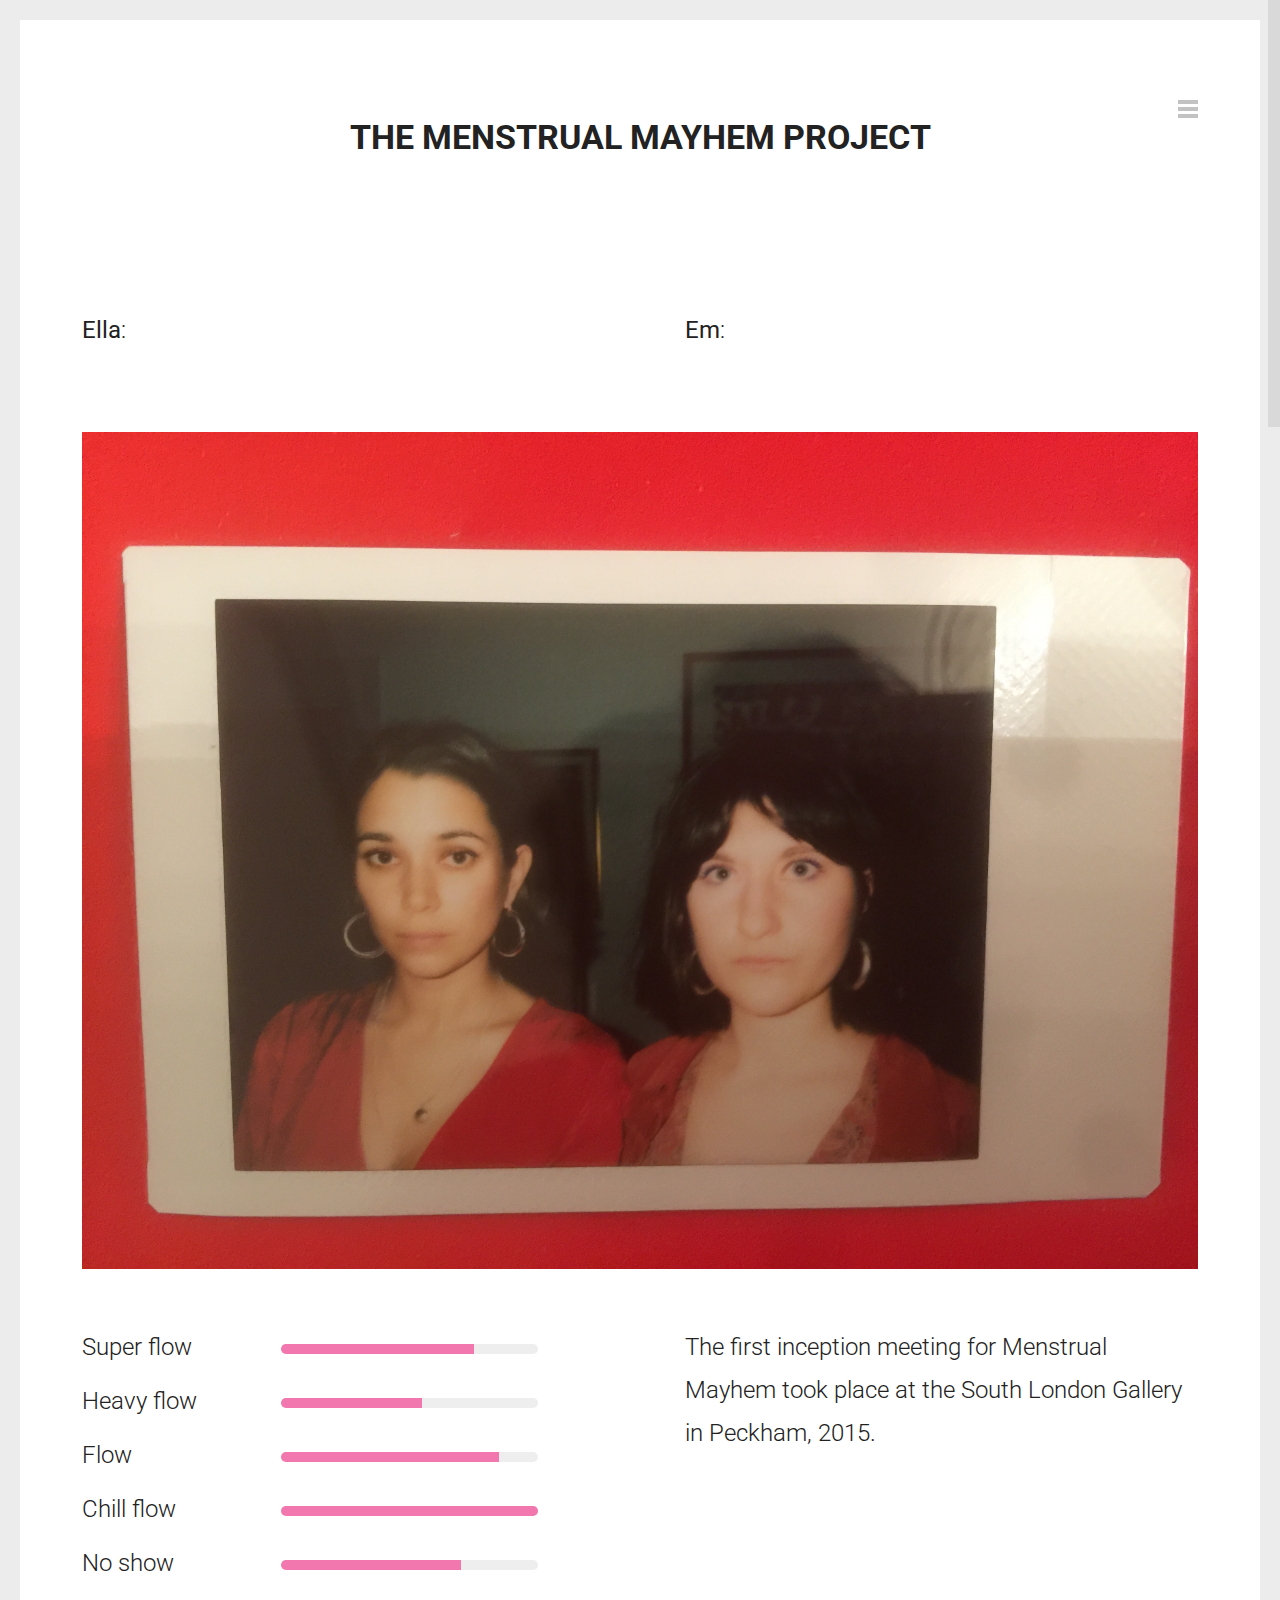
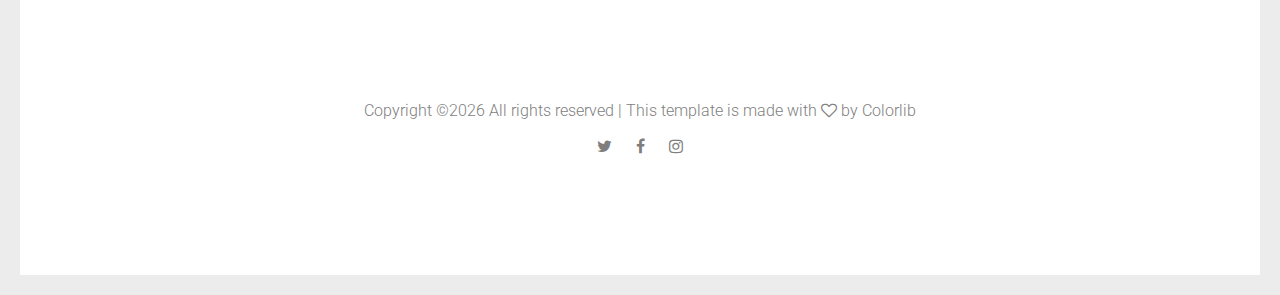
==== commit 2ea20921: "Edited text" ====
--- a/about.html
+++ b/about.html
@@ -95,10 +95,10 @@
                 <article>
                     <div class="content-1170 center-relative">
                         <div class="one_half">
-                            <b>Ella</b>: She has blue eyes and short dark, brown hair. Her favourite period was when she was 17, at a music festival in Barcelona - bleeding out during Sigur Ros. She is an excellent swimmer and enjoys Greggs.
+                            <b>Ella</b>:
                         </div>
                         <div class="one_half last">
-                            <b>Em</b>: She has brown eyes and short, dark brown hair. Her favourite period was when she was 16 and discovered Elliot Smith - to get her through her emo pre-menstrual state. She is also enjoys Greggs.
+                            <b>Em</b>: 
                         </div>
                         <div class="clear"></div>
                         <br>
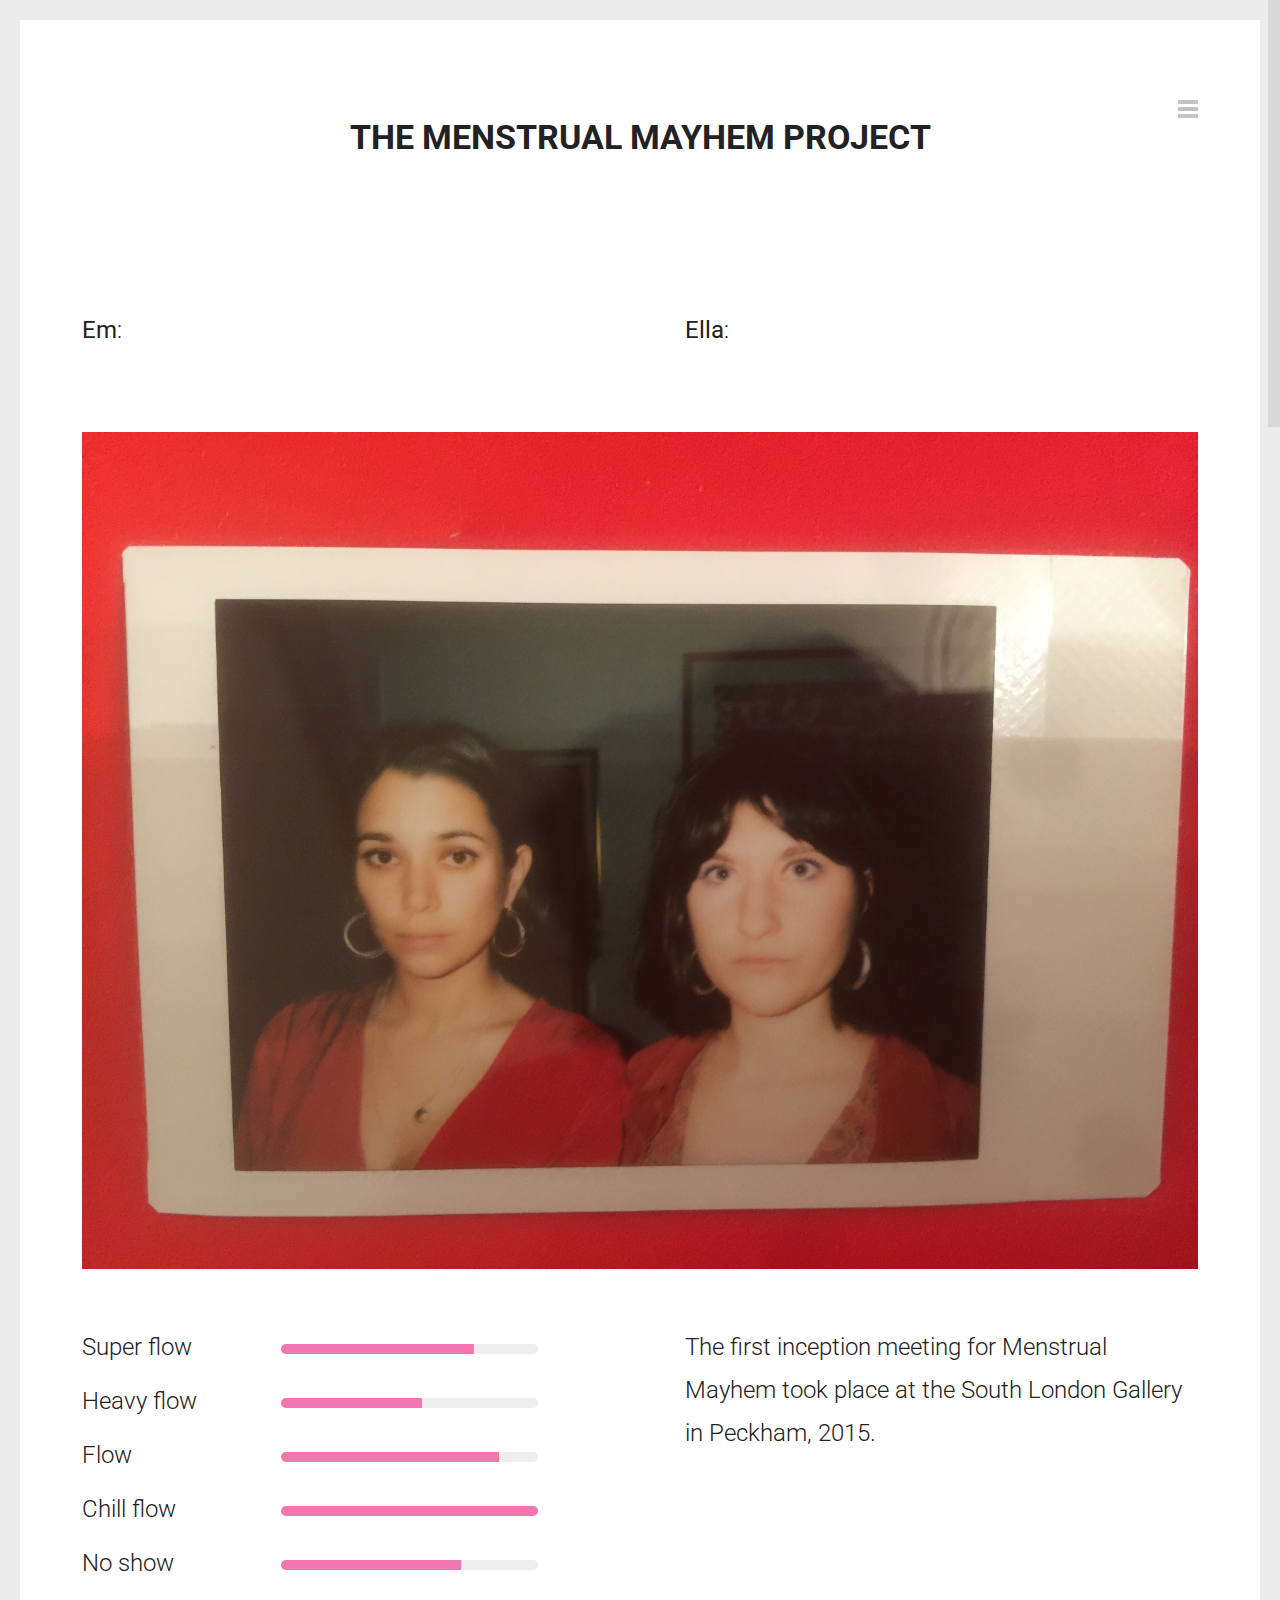
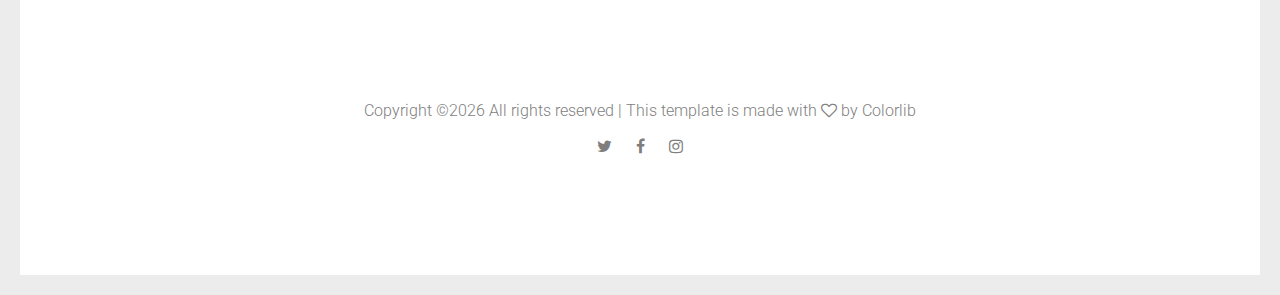
==== commit 0980021b: "dunno" ====
--- a/about.html
+++ b/about.html
@@ -95,10 +95,10 @@
                 <article>
                     <div class="content-1170 center-relative">
                         <div class="one_half">
-                            <b>Ella</b>:
+                            <b>Em</b>:
                         </div>
                         <div class="one_half last">
-                            <b>Em</b>: 
+                            <b>Ella</b>: 
                         </div>
                         <div class="clear"></div>
                         <br>
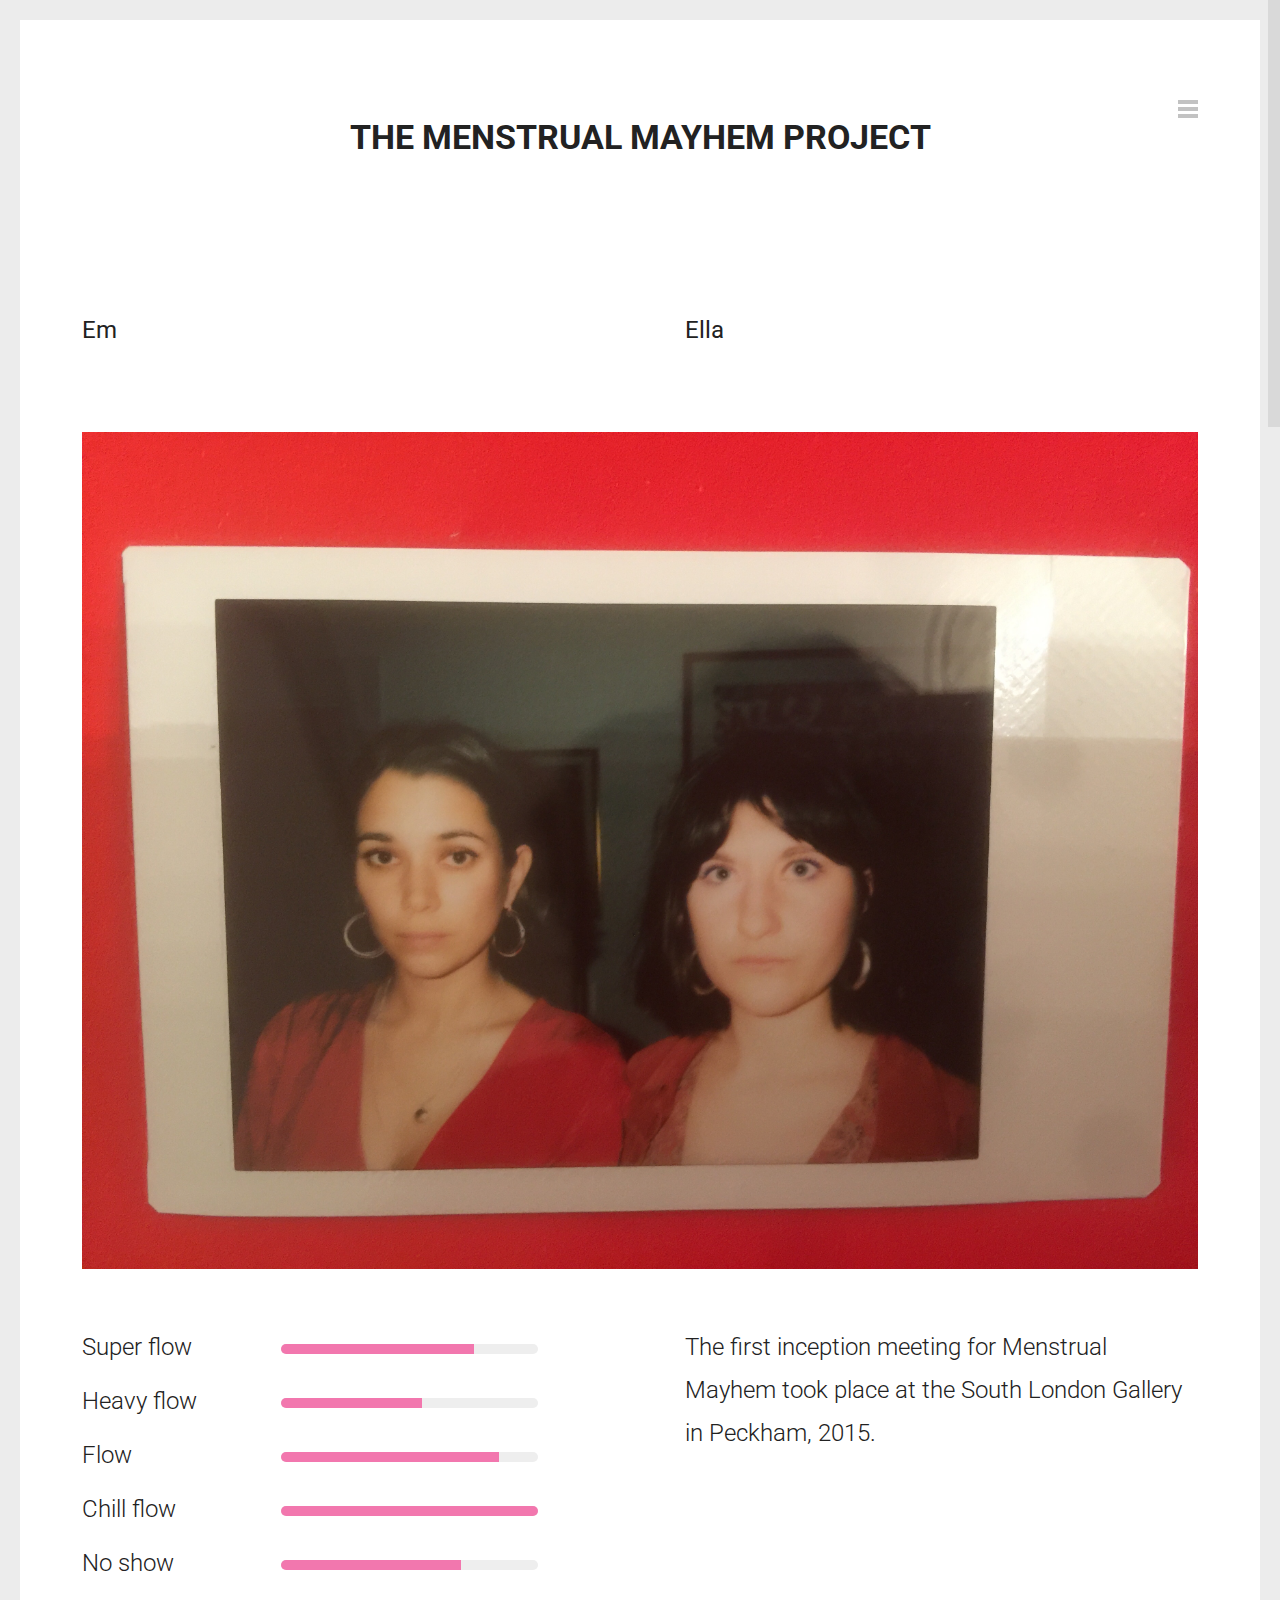
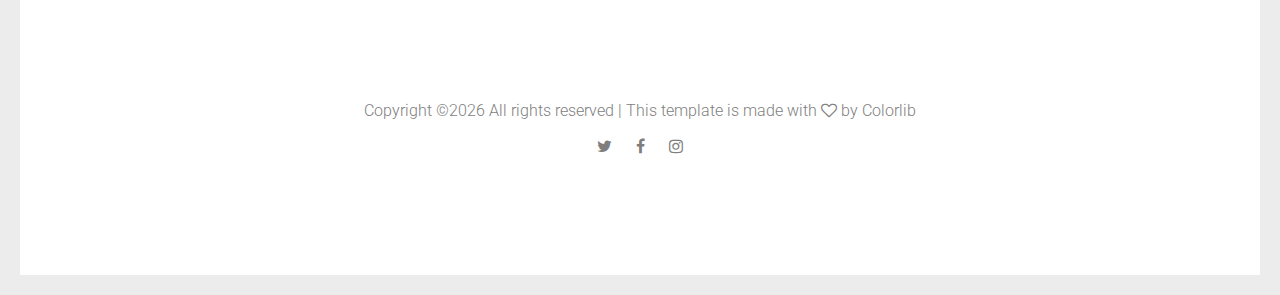
==== commit 5f1dc308: "removed colons" ====
--- a/about.html
+++ b/about.html
@@ -95,10 +95,10 @@
                 <article>
                     <div class="content-1170 center-relative">
                         <div class="one_half">
-                            <b>Em</b>:
+                            <b>Em</b>
                         </div>
                         <div class="one_half last">
-                            <b>Ella</b>: 
+                            <b>Ella</b> 
                         </div>
                         <div class="clear"></div>
                         <br>
--- a/style.css
+++ b/style.css
@@ -1447,3 +1447,11 @@
     }
 
 }
+.email {
+  padding-bottom: 50px;
+}
+.shape {
+  border-radius: 100px;
+  margin: 0 auto;
+  display: block;
+}
